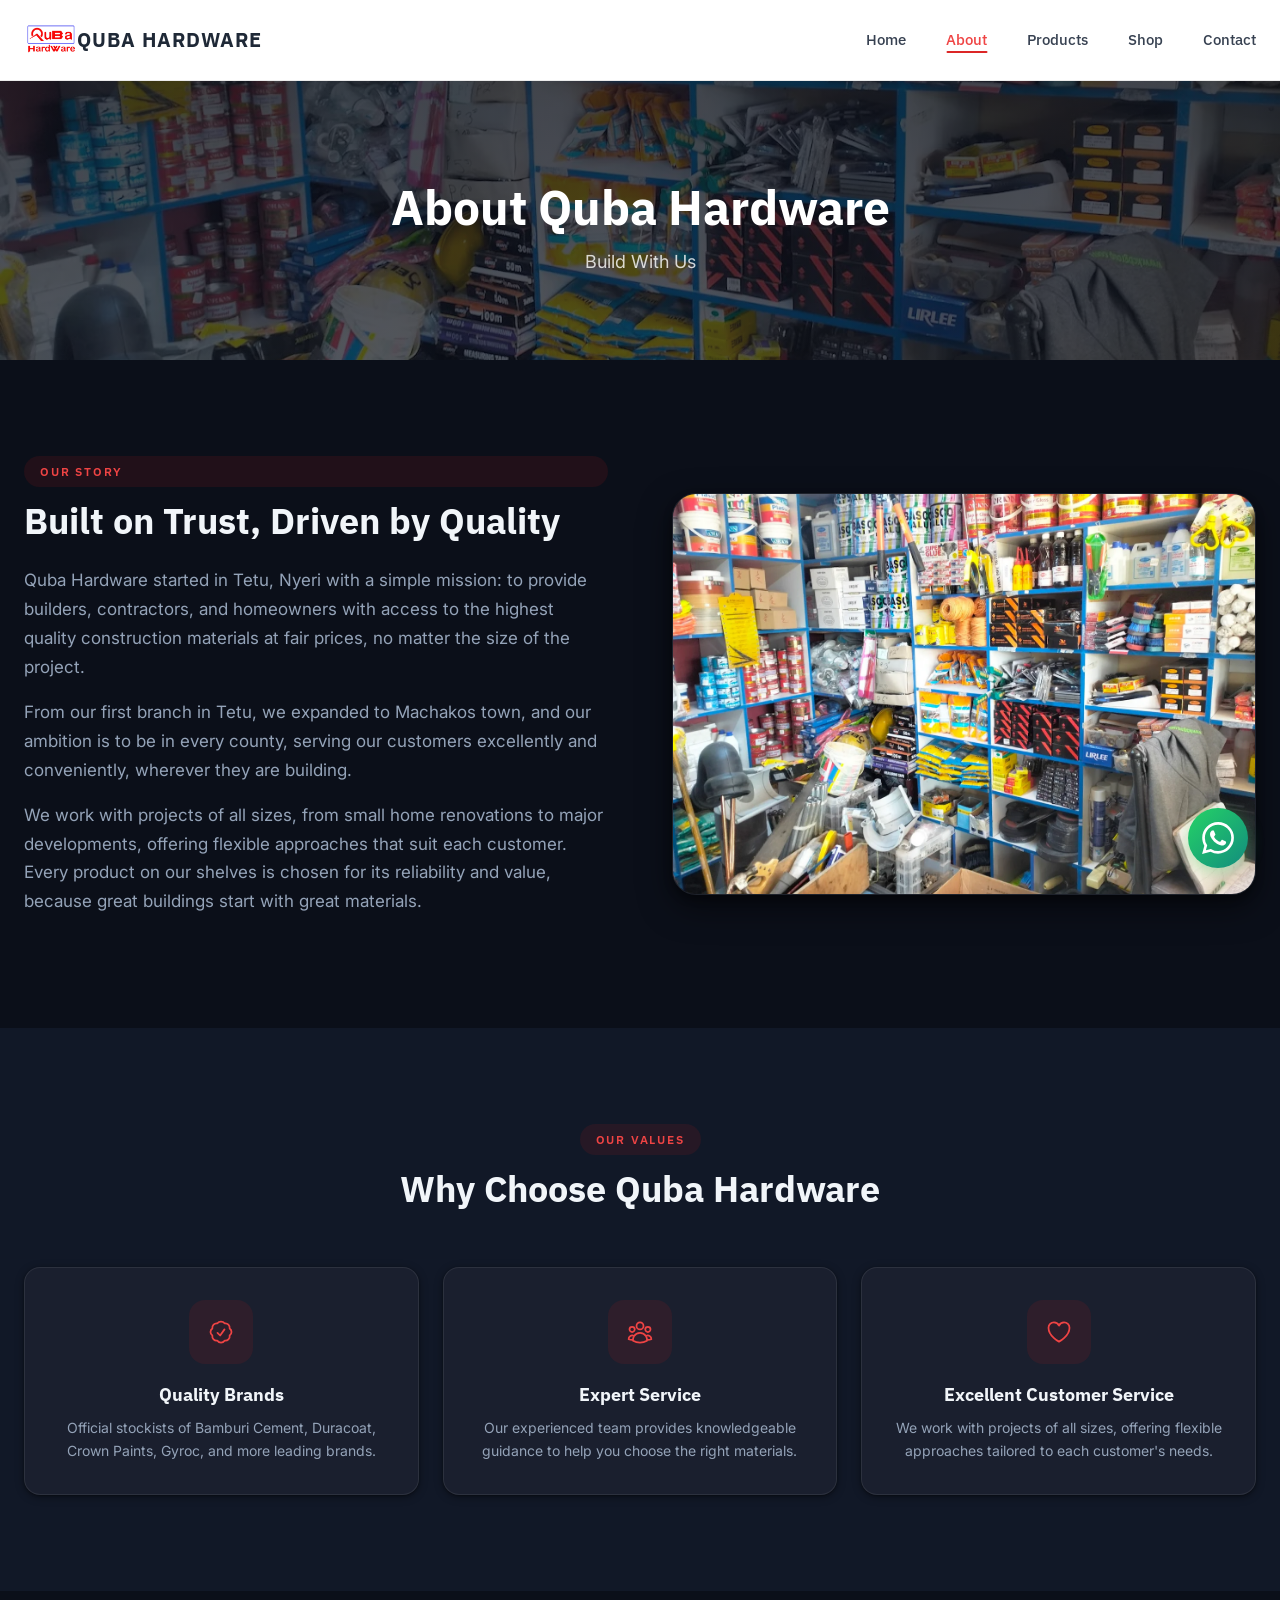
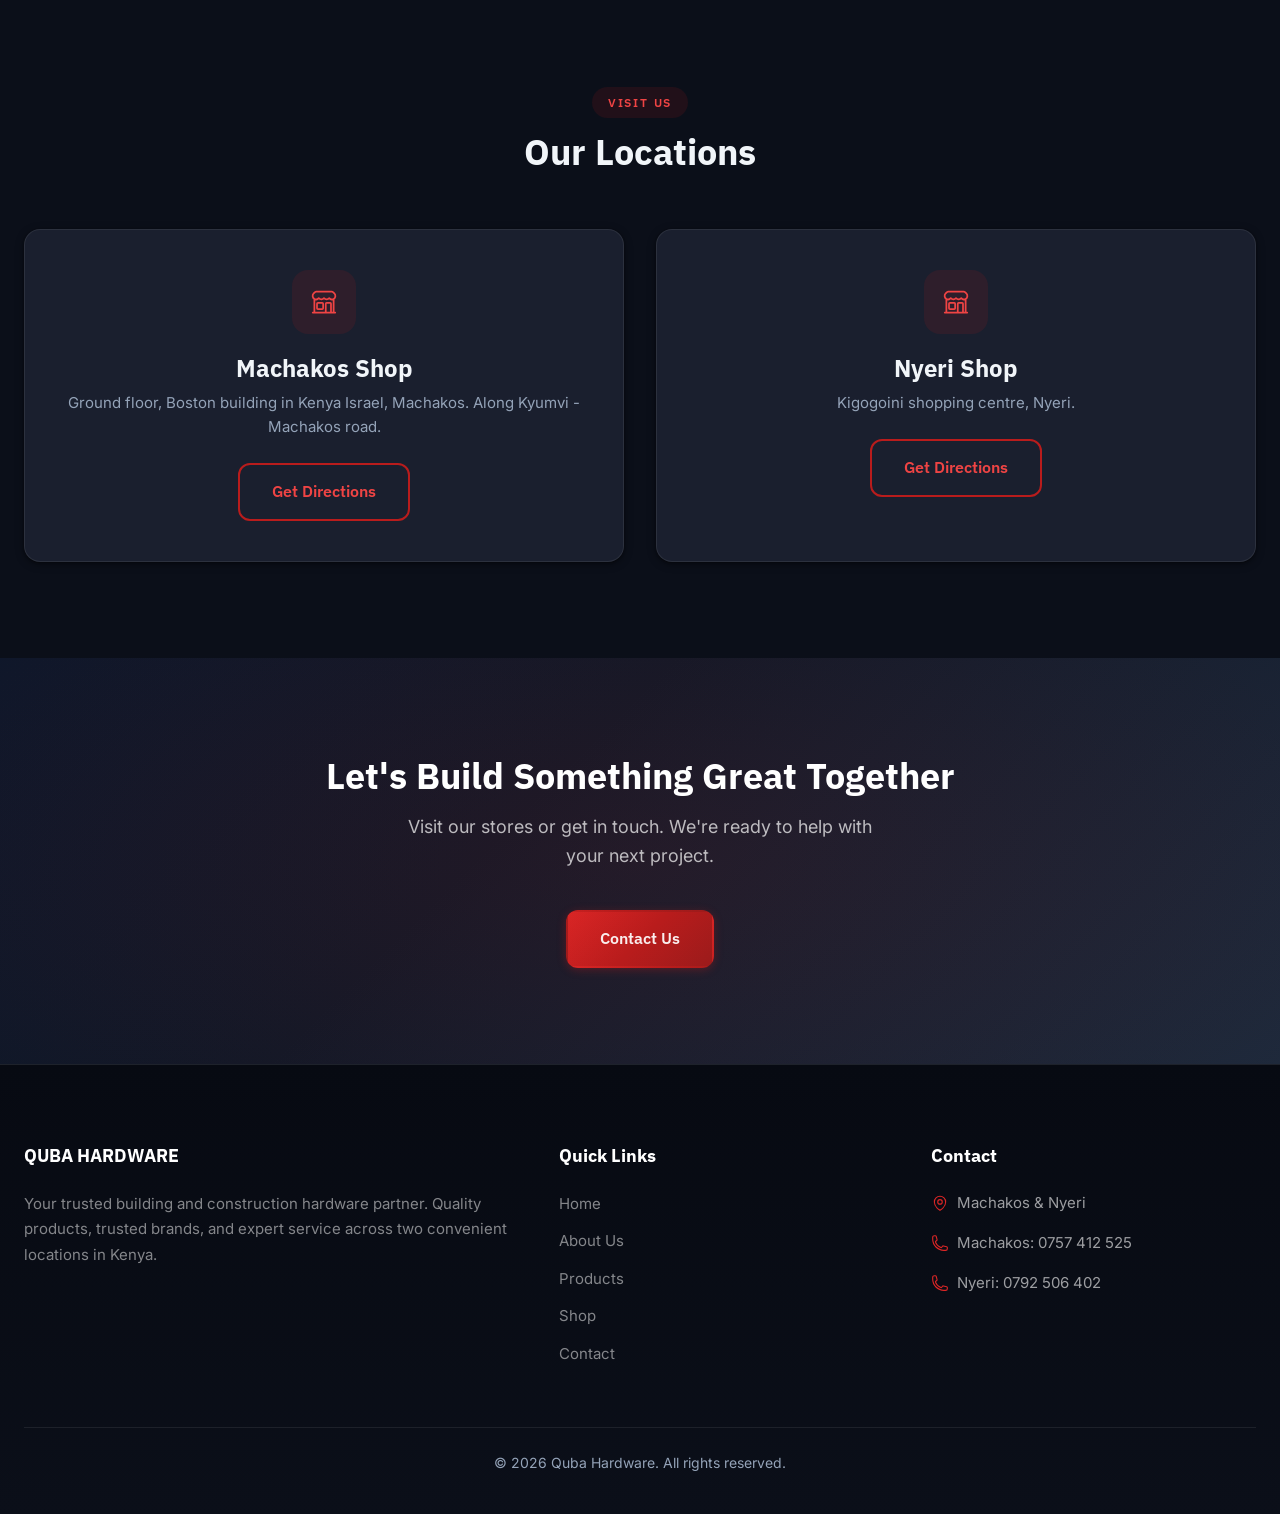
==== about.html @ 75f14eb4 "Add QUBA HARDWARE text to navbar, add Cables product, update Rawl Bolts image - Added brand name tex" ====
<!DOCTYPE html>
<html lang="en">
<head>
  <meta charset="UTF-8">
  <meta name="viewport" content="width=device-width, initial-scale=1.0">
  <title>About Us | Quba Hardware | Machakos & Nyeri</title>
  <meta name="description" content="Learn about Quba Hardware, your trusted building and construction hardware partner with locations in Machakos town and Tetu, Nyeri.">
  <link rel="canonical" href="https://quba-hardware.vercel.app/about.html">
  <meta property="og:title" content="About Quba Hardware">
  <meta property="og:description" content="Quality building hardware, trusted brands, expert service. Serving Machakos and Nyeri.">
  <meta property="og:type" content="website">
  <meta property="og:url" content="https://quba-hardware.vercel.app/about.html">
  <meta property="og:image" content="https://quba-hardware.vercel.app/Photos/Inside%201.webp">
  <meta property="og:site_name" content="Quba Hardware">
  <meta name="twitter:card" content="summary_large_image">
  <meta name="theme-color" content="#0B0F19">
  <link rel="preconnect" href="https://fonts.googleapis.com">
  <link rel="preconnect" href="https://fonts.gstatic.com" crossorigin>
  <link href="https://fonts.googleapis.com/css2?family=IBM+Plex+Mono:wght@500;600&family=IBM+Plex+Sans:wght@600;700&family=Inter:wght@400;500;600&display=swap" rel="stylesheet">
  <link rel="stylesheet" href="css/styles.css">
</head>
<body>

  <a href="#main" class="skip-link">Skip to main content</a>

  <!-- Navigation -->
  <header class="navbar" role="banner">
    <div class="container">
      <a href="index.html" class="nav-logo"><img src="Logos/Quba Hardware logo.jpeg" alt="Quba Hardware" width="180" height="40"><span class="nav-logo-text">QUBA HARDWARE</span></a>
      <nav role="navigation" aria-label="Main navigation">
        <ul class="nav-links" id="navLinks">
          <li><a href="index.html">Home</a></li>
          <li><a href="about.html" class="active">About</a></li>
          <li><a href="products.html">Products</a></li>
          <li><a href="shop.html">Shop</a></li>
          <li><a href="contact.html">Contact</a></li>
        </ul>
      </nav>
      <button class="nav-toggle" id="navToggle" aria-label="Toggle navigation menu" aria-expanded="false">
        <span></span>
        <span></span>
        <span></span>
      </button>
    </div>
  </header>

  <main id="main">

    <!-- Page Banner -->
    <section class="page-banner" style="background-image: url('Photos/Inside 1.webp');">
      <div class="page-banner-content">
        <h1>About Quba Hardware</h1>
        <p>Build With Us</p>
      </div>
    </section>

    <!-- Our Story -->
    <section class="section">
      <div class="container">
        <div class="story-section fade-in">
          <div class="story-content">
            <span class="section-label">Our Story</span>
            <h2>Built on Trust, Driven by Quality</h2>
            <p>Quba Hardware started in Tetu, Nyeri with a simple mission: to provide builders, contractors, and homeowners with access to the highest quality construction materials at fair prices, no matter the size of the project.</p>
            <p>From our first branch in Tetu, we expanded to Machakos town, and our ambition is to be in every county, serving our customers excellently and conveniently, wherever they are building.</p>
            <p>We work with projects of all sizes, from small home renovations to major developments, offering flexible approaches that suit each customer. Every product on our shelves is chosen for its reliability and value, because great buildings start with great materials.</p>
          </div>
          <div class="story-image">
            <img src="Photos/Inside 1.webp" alt="Inside Quba Hardware store showing well-stocked shelves of building materials" loading="lazy">
          </div>
        </div>
      </div>
    </section>

    <!-- Values -->
    <section class="section section-alt">
      <div class="container">
        <div class="section-header">
          <span class="section-label">Our Values</span>
          <h2>Why Choose Quba Hardware</h2>
        </div>
        <div class="values-grid">
          <div class="value-card fade-in">
            <div class="feature-icon">
              <svg xmlns="http://www.w3.org/2000/svg" fill="none" viewBox="0 0 24 24" stroke-width="1.5" stroke="currentColor">
                <path stroke-linecap="round" stroke-linejoin="round" d="M9 12.75 11.25 15 15 9.75M21 12c0 1.268-.63 2.39-1.593 3.068a3.745 3.745 0 0 1-1.043 3.296 3.745 3.745 0 0 1-3.296 1.043A3.745 3.745 0 0 1 12 21c-1.268 0-2.39-.63-3.068-1.593a3.746 3.746 0 0 1-3.296-1.043 3.745 3.745 0 0 1-1.043-3.296A3.745 3.745 0 0 1 3 12c0-1.268.63-2.39 1.593-3.068a3.745 3.745 0 0 1 1.043-3.296 3.746 3.746 0 0 1 3.296-1.043A3.746 3.746 0 0 1 12 3c1.268 0 2.39.63 3.068 1.593a3.746 3.746 0 0 1 3.296 1.043 3.745 3.745 0 0 1 1.043 3.296A3.745 3.745 0 0 1 21 12Z" />
              </svg>
            </div>
            <h3>Quality Brands</h3>
            <p>Official stockists of Bamburi Cement, Duracoat, Crown Paints, Gyroc, and more leading brands.</p>
          </div>
          <div class="value-card fade-in">
            <div class="feature-icon">
              <svg xmlns="http://www.w3.org/2000/svg" fill="none" viewBox="0 0 24 24" stroke-width="1.5" stroke="currentColor">
                <path stroke-linecap="round" stroke-linejoin="round" d="M18 18.72a9.094 9.094 0 0 0 3.741-.479 3 3 0 0 0-4.682-2.72m.94 3.198.001.031c0 .225-.012.447-.037.666A11.944 11.944 0 0 1 12 21c-2.17 0-4.207-.576-5.963-1.584A6.062 6.062 0 0 1 6 18.719m12 0a5.971 5.971 0 0 0-.941-3.197m0 0A5.995 5.995 0 0 0 12 12.75a5.995 5.995 0 0 0-5.058 2.772m0 0a3 3 0 0 0-4.681 2.72 8.986 8.986 0 0 0 3.74.477m.94-3.197a5.971 5.971 0 0 0-.94 3.197M15 6.75a3 3 0 1 1-6 0 3 3 0 0 1 6 0Zm6 3a2.25 2.25 0 1 1-4.5 0 2.25 2.25 0 0 1 4.5 0Zm-13.5 0a2.25 2.25 0 1 1-4.5 0 2.25 2.25 0 0 1 4.5 0Z" />
              </svg>
            </div>
            <h3>Expert Service</h3>
            <p>Our experienced team provides knowledgeable guidance to help you choose the right materials.</p>
          </div>
          <div class="value-card fade-in">
            <div class="feature-icon">
              <svg xmlns="http://www.w3.org/2000/svg" fill="none" viewBox="0 0 24 24" stroke-width="1.5" stroke="currentColor">
                <path stroke-linecap="round" stroke-linejoin="round" d="M21 8.25c0-2.485-2.099-4.5-4.688-4.5-1.935 0-3.597 1.126-4.312 2.733-.715-1.607-2.377-2.733-4.313-2.733C5.1 3.75 3 5.765 3 8.25c0 7.22 9 12 9 12s9-4.78 9-12Z" />
              </svg>
            </div>
            <h3>Excellent Customer Service</h3>
            <p>We work with projects of all sizes, offering flexible approaches tailored to each customer's needs.</p>
          </div>
        </div>
      </div>
    </section>

    <!-- Locations Preview -->
    <section class="section">
      <div class="container">
        <div class="section-header">
          <span class="section-label">Visit Us</span>
          <h2>Our Locations</h2>
        </div>
        <div class="locations-preview">
          <div class="location-preview-card fade-in">
            <div class="feature-icon">
              <svg xmlns="http://www.w3.org/2000/svg" fill="none" viewBox="0 0 24 24" stroke-width="1.5" stroke="currentColor">
                <path stroke-linecap="round" stroke-linejoin="round" d="M13.5 21v-7.5a.75.75 0 0 1 .75-.75h3a.75.75 0 0 1 .75.75V21m-4.5 0H2.36m11.14 0H18m0 0h3.64m-1.39 0V9.349M3.75 21V9.349m0 0a3.001 3.001 0 0 0 3.75-.615A2.993 2.993 0 0 0 9.75 9.75c.896 0 1.7-.393 2.25-1.016a2.993 2.993 0 0 0 2.25 1.016c.896 0 1.7-.393 2.25-1.016a3.001 3.001 0 0 0 3.75.614m-16.5 0a3.004 3.004 0 0 1-.621-4.72l1.189-1.19A1.5 1.5 0 0 1 5.378 3h13.243a1.5 1.5 0 0 1 1.06.44l1.19 1.189a3 3 0 0 1-.621 4.72M6.75 18h3.75a.75.75 0 0 0 .75-.75V13.5a.75.75 0 0 0-.75-.75H6.75a.75.75 0 0 0-.75.75v3.75c0 .414.336.75.75.75Z" />
              </svg>
            </div>
            <h3>Machakos Shop</h3>
            <p>Ground floor, Boston building in Kenya Israel, Machakos. Along Kyumvi - Machakos road.</p>
            <a href="contact.html" class="btn btn-outline-dark">Get Directions</a>
          </div>
          <div class="location-preview-card fade-in">
            <div class="feature-icon">
              <svg xmlns="http://www.w3.org/2000/svg" fill="none" viewBox="0 0 24 24" stroke-width="1.5" stroke="currentColor">
                <path stroke-linecap="round" stroke-linejoin="round" d="M13.5 21v-7.5a.75.75 0 0 1 .75-.75h3a.75.75 0 0 1 .75.75V21m-4.5 0H2.36m11.14 0H18m0 0h3.64m-1.39 0V9.349M3.75 21V9.349m0 0a3.001 3.001 0 0 0 3.75-.615A2.993 2.993 0 0 0 9.75 9.75c.896 0 1.7-.393 2.25-1.016a2.993 2.993 0 0 0 2.25 1.016c.896 0 1.7-.393 2.25-1.016a3.001 3.001 0 0 0 3.75.614m-16.5 0a3.004 3.004 0 0 1-.621-4.72l1.189-1.19A1.5 1.5 0 0 1 5.378 3h13.243a1.5 1.5 0 0 1 1.06.44l1.19 1.189a3 3 0 0 1-.621 4.72M6.75 18h3.75a.75.75 0 0 0 .75-.75V13.5a.75.75 0 0 0-.75-.75H6.75a.75.75 0 0 0-.75.75v3.75c0 .414.336.75.75.75Z" />
              </svg>
            </div>
            <h3>Nyeri Shop</h3>
            <p>Kigogoini shopping centre, Nyeri.</p>
            <a href="contact.html" class="btn btn-outline-dark">Get Directions</a>
          </div>
        </div>
      </div>
    </section>

    <!-- CTA Banner -->
    <section class="cta-banner">
      <div class="container">
        <h2>Let's Build Something Great Together</h2>
        <p>Visit our stores or get in touch. We're ready to help with your next project.</p>
        <a href="contact.html" class="btn btn-primary">Contact Us</a>
      </div>
    </section>

  </main>

  <!-- Footer -->
  <footer class="footer" role="contentinfo">
    <div class="container">
      <div class="footer-grid">
        <div class="footer-brand">
          <h4>QUBA HARDWARE</h4>
          <p>Your trusted building and construction hardware partner. Quality products, trusted brands, and expert service across two convenient locations in Kenya.</p>
        </div>
        <div>
          <h4>Quick Links</h4>
          <ul class="footer-links">
            <li><a href="index.html">Home</a></li>
            <li><a href="about.html">About Us</a></li>
            <li><a href="products.html">Products</a></li>
            <li><a href="shop.html">Shop</a></li>
            <li><a href="contact.html">Contact</a></li>
          </ul>
        </div>
        <div>
          <h4>Contact</h4>
          <ul class="footer-contact">
            <li>
              <svg xmlns="http://www.w3.org/2000/svg" fill="none" viewBox="0 0 24 24" stroke-width="1.5" stroke="currentColor"><path stroke-linecap="round" stroke-linejoin="round" d="M15 10.5a3 3 0 1 1-6 0 3 3 0 0 1 6 0Z" /><path stroke-linecap="round" stroke-linejoin="round" d="M19.5 10.5c0 7.142-7.5 11.25-7.5 11.25S4.5 17.642 4.5 10.5a7.5 7.5 0 1 1 15 0Z" /></svg>
              <span>Machakos &amp; Nyeri</span>
            </li>
            <li>
              <svg xmlns="http://www.w3.org/2000/svg" fill="none" viewBox="0 0 24 24" stroke-width="1.5" stroke="currentColor"><path stroke-linecap="round" stroke-linejoin="round" d="M2.25 6.75c0 8.284 6.716 15 15 15h2.25a2.25 2.25 0 0 0 2.25-2.25v-1.372c0-.516-.351-.966-.852-1.091l-4.423-1.106c-.44-.11-.902.055-1.173.417l-.97 1.293c-.282.376-.769.542-1.21.38a12.035 12.035 0 0 1-7.143-7.143c-.162-.441.004-.928.38-1.21l1.293-.97c.363-.271.527-.734.417-1.173L6.963 3.102a1.125 1.125 0 0 0-1.091-.852H4.5A2.25 2.25 0 0 0 2.25 4.5v2.25Z" /></svg>
              <span>Machakos: <a href="tel:+254757412525">0757 412 525</a></span>
            </li>
            <li>
              <svg xmlns="http://www.w3.org/2000/svg" fill="none" viewBox="0 0 24 24" stroke-width="1.5" stroke="currentColor"><path stroke-linecap="round" stroke-linejoin="round" d="M2.25 6.75c0 8.284 6.716 15 15 15h2.25a2.25 2.25 0 0 0 2.25-2.25v-1.372c0-.516-.351-.966-.852-1.091l-4.423-1.106c-.44-.11-.902.055-1.173.417l-.97 1.293c-.282.376-.769.542-1.21.38a12.035 12.035 0 0 1-7.143-7.143c-.162-.441.004-.928.38-1.21l1.293-.97c.363-.271.527-.734.417-1.173L6.963 3.102a1.125 1.125 0 0 0-1.091-.852H4.5A2.25 2.25 0 0 0 2.25 4.5v2.25Z" /></svg>
              <span>Nyeri: <a href="tel:+254792506402">0792 506 402</a></span>
            </li>
          </ul>
        </div>
      </div>
      <div class="footer-bottom">
        <p>&copy; 2026 Quba Hardware. All rights reserved.</p>
      </div>
    </div>
  </footer>

  <!-- WhatsApp Float -->
  <a href="https://wa.me/254757412525?text=Hi%20Quba%20Hardware%2C%20I%27d%20like%20to%20enquire%20about%20your%20products" class="whatsapp-float" aria-label="Chat with us on WhatsApp" target="_blank" rel="noopener">
    <svg viewBox="0 0 24 24" xmlns="http://www.w3.org/2000/svg"><path d="M17.472 14.382c-.297-.149-1.758-.867-2.03-.967-.273-.099-.471-.148-.67.15-.197.297-.767.966-.94 1.164-.173.199-.347.223-.644.075-.297-.15-1.255-.463-2.39-1.475-.883-.788-1.48-1.761-1.653-2.059-.173-.297-.018-.458.13-.606.134-.133.298-.347.446-.52.149-.174.198-.298.298-.497.099-.198.05-.371-.025-.52-.075-.149-.669-1.612-.916-2.207-.242-.579-.487-.5-.669-.51-.173-.008-.371-.01-.57-.01-.198 0-.52.074-.792.372-.272.297-1.04 1.016-1.04 2.479 0 1.462 1.065 2.875 1.213 3.074.149.198 2.096 3.2 5.077 4.487.709.306 1.262.489 1.694.625.712.227 1.36.195 1.871.118.571-.085 1.758-.719 2.006-1.413.248-.694.248-1.289.173-1.413-.074-.124-.272-.198-.57-.347m-5.421 7.403h-.004a9.87 9.87 0 01-5.031-1.378l-.361-.214-3.741.982.998-3.648-.235-.374a9.86 9.86 0 01-1.51-5.26c.001-5.45 4.436-9.884 9.888-9.884 2.64 0 5.122 1.03 6.988 2.898a9.825 9.825 0 012.893 6.994c-.003 5.45-4.437 9.884-9.885 9.884m8.413-18.297A11.815 11.815 0 0012.05 0C5.495 0 .16 5.335.157 11.892c0 2.096.547 4.142 1.588 5.945L.057 24l6.305-1.654a11.882 11.882 0 005.683 1.448h.005c6.554 0 11.89-5.335 11.893-11.893a11.821 11.821 0 00-3.48-8.413z"/></svg>
  </a>

  <script src="js/main.js"></script>
</body>
</html>
---- css/styles.css ----
:root {
  --red-700: #B91C1C;
  --red-800: #991B1B;
  --red-600: #DC2626;
  --red-500: #EF4444;
  --red-50: rgba(185, 28, 28, 0.12);

  --bg-primary: #0B0F19;
  --bg-secondary: #111827;
  --bg-card: #1A1F2E;
  --bg-card-hover: #222839;
  --bg-elevated: #242938;

  --text-primary: #F1F5F9;
  --text-secondary: #94A3B8;
  --text-muted: #64748B;

  --border-color: rgba(255, 255, 255, 0.08);
  --border-hover: rgba(185, 28, 28, 0.3);

  --font-heading: 'IBM Plex Sans', sans-serif;
  --font-body: 'Inter', sans-serif;
  --font-mono: 'IBM Plex Mono', monospace;

  --shadow-sm: 0 1px 3px rgba(0,0,0,0.3);
  --shadow: 0 2px 8px rgba(0,0,0,0.4), 0 1px 2px rgba(0,0,0,0.3);
  --shadow-md: 0 4px 16px rgba(0,0,0,0.4), 0 2px 6px rgba(0,0,0,0.3);
  --shadow-lg: 0 12px 32px rgba(0,0,0,0.5), 0 4px 8px rgba(0,0,0,0.3);
  --shadow-xl: 0 20px 48px rgba(0,0,0,0.6), 0 8px 16px rgba(0,0,0,0.4);

  --glass-bg: rgba(11, 15, 25, 0.8);
  --glass-border: rgba(255, 255, 255, 0.06);
  --glass-blur: 20px;

  --radius: 12px;
  --radius-lg: 16px;
  --radius-xl: 24px;

  --transition: 0.3s cubic-bezier(0.25, 0.46, 0.45, 0.94);
  --transition-spring: 0.5s cubic-bezier(0.34, 1.56, 0.64, 1);
}

*,
*::before,
*::after {
  margin: 0;
  padding: 0;
  box-sizing: border-box;
}

html {
  scroll-behavior: smooth;
  -webkit-text-size-adjust: 100%;
}

body {
  font-family: var(--font-body);
  font-size: 1rem;
  line-height: 1.6;
  color: var(--text-primary);
  background: var(--bg-primary);
  -webkit-font-smoothing: antialiased;
  -moz-osx-font-smoothing: grayscale;
}

img {
  max-width: 100%;
  height: auto;
  display: block;
}

a {
  color: inherit;
  text-decoration: none;
}

ul, ol {
  list-style: none;
}

h1, h2, h3, h4, h5, h6 {
  font-family: var(--font-heading);
  font-weight: 700;
  line-height: 1.2;
  color: var(--text-primary);
}

h1 { font-size: 3rem; }
h2 { font-size: 2.25rem; }
h3 { font-size: 1.5rem; }
h4 { font-size: 1.25rem; }

p {
  margin-bottom: 1rem;
  color: var(--text-secondary);
}

.skip-link {
  position: absolute;
  top: -100%;
  left: 0;
  background: var(--red-700);
  color: #fff;
  padding: 0.75rem 1.5rem;
  z-index: 1000;
  font-weight: 600;
}

.skip-link:focus {
  top: 0;
}

.container {
  width: 100%;
  max-width: 1280px;
  margin: 0 auto;
  padding: 0 1.5rem;
}

/* ========== BUTTONS ========== */

.btn {
  display: inline-flex;
  align-items: center;
  justify-content: center;
  padding: 0.875rem 2rem;
  font-family: var(--font-heading);
  font-size: 1rem;
  font-weight: 600;
  border-radius: var(--radius);
  border: 2px solid transparent;
  cursor: pointer;
  transition: all var(--transition);
  gap: 0.5rem;
  min-height: 48px;
  letter-spacing: 0;
}

.btn-primary {
  background: linear-gradient(135deg, var(--red-600) 0%, var(--red-700) 50%, var(--red-800) 100%);
  color: #fff;
  border-color: transparent;
  box-shadow: 0 2px 8px rgba(185, 28, 28, 0.35);
}

.btn-primary:hover {
  background: linear-gradient(135deg, var(--red-700) 0%, var(--red-800) 100%);
  transform: translateY(-2px);
  box-shadow: 0 6px 20px rgba(185, 28, 28, 0.5);
}

.btn-primary:active {
  transform: translateY(0);
  box-shadow: 0 1px 4px rgba(185, 28, 28, 0.4);
}

.btn-outline {
  background: rgba(255, 255, 255, 0.06);
  color: #fff;
  border-color: rgba(255, 255, 255, 0.25);
  backdrop-filter: blur(8px);
  -webkit-backdrop-filter: blur(8px);
}

.btn-outline:hover {
  background: rgba(255, 255, 255, 0.12);
  color: #fff;
  border-color: rgba(255, 255, 255, 0.5);
  transform: translateY(-2px);
  box-shadow: 0 6px 20px rgba(255, 255, 255, 0.08);
}

.btn-outline-dark {
  background: transparent;
  color: var(--red-500);
  border-color: var(--red-700);
}

.btn-outline-dark:hover {
  background: var(--red-700);
  color: #fff;
  transform: translateY(-2px);
  box-shadow: 0 6px 20px rgba(185, 28, 28, 0.4);
}

/* ========== NAVIGATION ========== */

.navbar {
  position: fixed;
  top: 0;
  left: 0;
  right: 0;
  z-index: 100;
  background: #ffffff;
  border-bottom: 1px solid rgba(0, 0, 0, 0.08);
  transition: all var(--transition);
}

.navbar.scrolled {
  box-shadow: 0 1px 24px rgba(0, 0, 0, 0.1);
  background: #ffffff;
}

.navbar .container {
  display: flex;
  align-items: center;
  justify-content: space-between;
  height: 80px;
}

.nav-logo {
  display: flex;
  align-items: center;
}

.nav-logo img {
  height: 40px;
  width: auto;
}

.nav-logo-text {
  font-family: var(--font-heading);
  font-size: 1.25rem;
  font-weight: 700;
  color: #1F2937;
  letter-spacing: 0.05em;
}

.nav-links {
  display: flex;
  align-items: center;
  gap: 2.5rem;
}

.nav-links a {
  font-family: var(--font-heading);
  font-size: 0.9375rem;
  font-weight: 500;
  color: #374151;
  transition: color var(--transition);
  position: relative;
}

.nav-links a::after {
  content: '';
  position: absolute;
  bottom: -4px;
  left: 50%;
  transform: translateX(-50%);
  width: 0;
  height: 2px;
  background: var(--red-600);
  border-radius: 1px;
  transition: width var(--transition);
}

.nav-links a:hover,
.nav-links a.active {
  color: var(--red-500);
}

.nav-links a:hover::after,
.nav-links a.active::after {
  width: 100%;
}

.nav-toggle {
  display: none;
  flex-direction: column;
  gap: 5px;
  background: none;
  border: none;
  cursor: pointer;
  padding: 8px;
  z-index: 101;
}

.nav-toggle span {
  display: block;
  width: 24px;
  height: 2px;
  background: #1F2937;
  transition: all var(--transition);
  border-radius: 2px;
}

.nav-toggle.active span:nth-child(1) {
  transform: rotate(45deg) translate(5px, 5px);
}

.nav-toggle.active span:nth-child(2) {
  opacity: 0;
}

.nav-toggle.active span:nth-child(3) {
  transform: rotate(-45deg) translate(5px, -5px);
}

/* ========== HERO ========== */

.hero {
  position: relative;
  min-height: 100vh;
  display: flex;
  align-items: center;
  justify-content: center;
  text-align: center;
  background-size: cover;
  background-position: center;
  background-repeat: no-repeat;
  padding: 8rem 1.5rem 4rem;
}

.hero::before {
  content: '';
  position: absolute;
  inset: 0;
  background: linear-gradient(
    to bottom,
    rgba(11, 15, 25, 0.75) 0%,
    rgba(11, 15, 25, 0.6) 50%,
    rgba(11, 15, 25, 0.85) 100%
  );
}

.hero-content {
  position: relative;
  z-index: 1;
  max-width: 800px;
}

.hero h1 {
  color: #fff;
  font-size: 3.5rem;
  margin-bottom: 1.25rem;
  letter-spacing: 0;
}

.hero p {
  color: rgba(255,255,255,0.85);
  font-size: 1.25rem;
  margin-bottom: 2.5rem;
  max-width: 600px;
  margin-left: auto;
  margin-right: auto;
}

.hero-buttons {
  display: flex;
  gap: 1rem;
  justify-content: center;
  flex-wrap: wrap;
}

/* ========== PAGE BANNER (inner pages) ========== */

.page-banner {
  position: relative;
  height: 40vh;
  min-height: 300px;
  display: flex;
  align-items: center;
  justify-content: center;
  text-align: center;
  background-size: cover;
  background-position: center;
  padding: 8rem 1.5rem 2rem;
}

.page-banner::before {
  content: '';
  position: absolute;
  inset: 0;
  background: linear-gradient(
    to bottom,
    rgba(11, 15, 25, 0.8) 0%,
    rgba(11, 15, 25, 0.7) 100%
  );
}

.page-banner-content {
  position: relative;
  z-index: 1;
}

.page-banner h1 {
  color: #fff;
  font-size: 3rem;
  margin-bottom: 0.75rem;
}

.page-banner p {
  color: rgba(255,255,255,0.8);
  font-size: 1.125rem;
  max-width: 500px;
  margin: 0 auto;
}

/* ========== SECTIONS ========== */

.section {
  padding: 6rem 0;
}

.section-alt {
  background: var(--bg-secondary);
}

.section-dark {
  background: linear-gradient(180deg, #070A12 0%, var(--bg-primary) 100%);
}

.section-header {
  text-align: center;
  margin-bottom: 3.5rem;
}

.section-header h2 {
  margin-bottom: 1rem;
}

.section-header p {
  font-size: 1.125rem;
  max-width: 600px;
  margin: 0 auto;
}

.section-label {
  display: inline-block;
  font-family: var(--font-heading);
  font-size: 0.75rem;
  font-weight: 600;
  text-transform: uppercase;
  letter-spacing: 0.15em;
  color: var(--red-500);
  margin-bottom: 0.75rem;
  background: var(--red-50);
  padding: 0.375rem 1rem;
  border-radius: 100px;
}

/* ========== BRAND TRUST BAR ========== */

.brand-bar {
  padding: 4rem 0;
  background: var(--bg-secondary);
  border-top: 1px solid var(--border-color);
  border-bottom: 1px solid var(--border-color);
  overflow: hidden;
}

.brand-bar .section-header {
  margin-bottom: 2rem;
}

.brand-logos {
  display: flex;
  align-items: center;
  justify-content: center;
  flex-wrap: wrap;
  gap: 2.5rem;
}

.brand-logos img {
  height: 48px;
  width: auto;
  object-fit: contain;
  filter: grayscale(100%) brightness(1.5);
  opacity: 0.5;
  transition: all var(--transition);
}

.brand-logos img:hover {
  filter: grayscale(0%) brightness(1.1);
  opacity: 1;
}

.brand-marquee {
  display: none;
}

/* ========== PRODUCT CATEGORY CARDS ========== */

.category-grid {
  display: grid;
  grid-template-columns: repeat(2, 1fr);
  gap: 1.5rem;
}

.category-card {
  position: relative;
  height: 320px;
  border-radius: var(--radius-xl);
  overflow: hidden;
  cursor: pointer;
  box-shadow: var(--shadow-md);
  transition: all var(--transition);
  border: 1px solid var(--border-color);
}

.category-card:hover {
  box-shadow: var(--shadow-xl);
  transform: translateY(-4px);
  border-color: var(--border-hover);
}

.category-card img {
  width: 100%;
  height: 100%;
  object-fit: cover;
  transition: transform 0.6s cubic-bezier(0.25, 0.46, 0.45, 0.94);
}

.category-card:hover img {
  transform: scale(1.06);
}

.category-card-overlay {
  position: absolute;
  inset: 0;
  background: linear-gradient(to top, rgba(0,0,0,0.8) 0%, rgba(0,0,0,0.1) 60%);
  display: flex;
  flex-direction: column;
  align-items: flex-start;
  justify-content: flex-end;
  padding: 1.5rem;
  transition: background var(--transition);
}

.category-card:hover .category-card-overlay {
  background: linear-gradient(to top, rgba(185, 28, 28, 0.85) 0%, rgba(0,0,0,0.2) 60%);
}

.category-card h3 {
  color: #fff;
  font-size: 1.25rem;
  font-weight: 600;
}

.category-card .category-desc {
  color: rgba(255,255,255,0.85);
  font-size: 0.875rem;
  margin-top: 0.25rem;
  margin-bottom: 0;
}

/* ========== FEATURES GRID ========== */

.features-grid {
  display: grid;
  grid-template-columns: repeat(3, 1fr);
  gap: 2rem;
}

.feature-card {
  text-align: center;
  padding: 2.5rem 2rem;
  background: var(--bg-card);
  border-radius: var(--radius-lg);
  box-shadow: var(--shadow);
  border: 1px solid var(--border-color);
  transition: all var(--transition);
}

.feature-card:hover {
  transform: translateY(-6px);
  box-shadow: var(--shadow-lg);
  border-color: var(--border-hover);
}

.feature-icon {
  width: 64px;
  height: 64px;
  margin: 0 auto 1.5rem;
  background: var(--red-50);
  border-radius: var(--radius-lg);
  display: flex;
  align-items: center;
  justify-content: center;
}

.feature-icon svg {
  width: 28px;
  height: 28px;
  color: var(--red-500);
}

.feature-card h3 {
  margin-bottom: 0.75rem;
  font-size: 1.25rem;
}

.feature-card p {
  font-size: 0.9375rem;
  margin-bottom: 0;
}

/* ========== CTA BANNER ========== */

.cta-banner {
  padding: 6rem 0;
  background: linear-gradient(135deg, #0F172A 0%, var(--bg-secondary) 40%, #1E293B 100%);
  text-align: center;
  position: relative;
  overflow: hidden;
}

.cta-banner::before {
  content: '';
  position: absolute;
  top: -50%;
  left: -25%;
  width: 150%;
  height: 200%;
  background: radial-gradient(ellipse at center, rgba(185, 28, 28, 0.1) 0%, transparent 60%);
  pointer-events: none;
}

.cta-banner h2 {
  color: #fff;
  margin-bottom: 1rem;
  position: relative;
}

.cta-banner p {
  color: rgba(255,255,255,0.7);
  font-size: 1.125rem;
  max-width: 500px;
  margin: 0 auto 2.5rem;
  position: relative;
}

/* ========== ABOUT PAGE ========== */

.story-section {
  display: grid;
  grid-template-columns: 1fr 1fr;
  gap: 4rem;
  align-items: center;
}

.story-content h2 {
  margin-bottom: 1.5rem;
}

.story-content .section-label {
  display: block;
}

.story-content p {
  font-size: 1.0625rem;
  line-height: 1.7;
}

.story-image {
  border-radius: var(--radius-xl);
  overflow: hidden;
  box-shadow: var(--shadow-lg);
  border: 1px solid var(--border-color);
}

.story-image img {
  width: 100%;
  height: 400px;
  object-fit: cover;
}

.values-grid {
  display: grid;
  grid-template-columns: repeat(3, 1fr);
  gap: 1.5rem;
}

.value-card {
  padding: 2rem 1.5rem;
  background: var(--bg-card);
  border-radius: var(--radius-lg);
  box-shadow: var(--shadow);
  border: 1px solid var(--border-color);
  text-align: center;
  transition: all var(--transition);
}

.value-card:hover {
  transform: translateY(-6px);
  box-shadow: var(--shadow-lg);
  border-color: var(--border-hover);
}

.value-card .feature-icon {
  margin-bottom: 1.25rem;
}

.value-card h3 {
  font-size: 1.125rem;
  margin-bottom: 0.75rem;
}

.value-card p {
  font-size: 0.875rem;
  margin-bottom: 0;
}

.locations-preview {
  display: grid;
  grid-template-columns: 1fr 1fr;
  gap: 2rem;
}

.location-preview-card {
  background: var(--bg-card);
  border-radius: var(--radius-lg);
  padding: 2.5rem;
  box-shadow: var(--shadow);
  border: 1px solid var(--border-color);
  text-align: center;
  transition: all var(--transition);
}

.location-preview-card:hover {
  box-shadow: var(--shadow-lg);
  transform: translateY(-4px);
  border-color: var(--border-hover);
}

.location-preview-card .feature-icon {
  margin-bottom: 1.25rem;
}

.location-preview-card h3 {
  margin-bottom: 0.5rem;
}

.location-preview-card p {
  margin-bottom: 1.5rem;
  font-size: 0.9375rem;
}

/* ========== PRODUCTS PAGE ========== */

.product-category {
  scroll-margin-top: 100px;
}

.product-category-header {
  text-align: center;
  margin-bottom: 2.5rem;
}

.product-category-header h2 {
  margin-bottom: 0.75rem;
}

.product-category-header p {
  font-size: 1.0625rem;
  max-width: 700px;
  margin: 0 auto;
}

.product-brands-row {
  display: flex;
  align-items: center;
  justify-content: center;
  gap: 0.75rem;
  margin-top: 2.5rem;
  font-size: 0.875rem;
  color: var(--text-muted);
  flex-wrap: wrap;
}

.product-brands-row strong {
  color: var(--text-secondary);
}

.subcategory {
  margin-bottom: 2.5rem;
}

.subcategory:last-child {
  margin-bottom: 0;
}

.subcategory-header {
  display: flex;
  align-items: center;
  gap: 0.75rem;
  margin-bottom: 1.25rem;
  padding-bottom: 0.75rem;
  border-bottom: 1px solid var(--border-color);
}

.subcategory-header h3 {
  font-size: 1.125rem;
  font-weight: 600;
}

.subcategory-count {
  font-family: var(--font-mono);
  font-size: 0.75rem;
  font-weight: 500;
  color: var(--red-500);
  background: var(--red-50);
  padding: 0.1875rem 0.625rem;
  border-radius: 100px;
}

.product-grid {
  display: grid;
  grid-template-columns: repeat(4, 1fr);
  gap: 1rem;
}

.product-card {
  background: var(--bg-card);
  border-radius: var(--radius);
  overflow: hidden;
  border: 1px solid var(--border-color);
  transition: all var(--transition);
  cursor: default;
}

.product-card:hover {
  box-shadow: var(--shadow-md);
  border-color: var(--border-hover);
  transform: translateY(-4px);
}

.product-card-img {
  aspect-ratio: 1;
  overflow: hidden;
  background: var(--bg-elevated);
}

.product-card-img img {
  width: 100%;
  height: 100%;
  object-fit: cover;
  transition: transform 0.5s cubic-bezier(0.25, 0.46, 0.45, 0.94);
}

.product-card:hover .product-card-img img {
  transform: scale(1.06);
}

.product-card-name {
  font-family: var(--font-heading);
  font-size: 0.8125rem;
  font-weight: 600;
  color: var(--text-primary);
  padding: 0.625rem 0.75rem;
  text-align: center;
  line-height: 1.3;
}

.section-alt .product-card {
  box-shadow: var(--shadow-sm);
}

/* ========== SHOP COMING SOON ========== */

.coming-soon {
  max-width: 760px;
  margin: 0 auto;
  text-align: center;
}

.coming-soon-icon {
  width: 72px;
  height: 72px;
  margin: 0 auto 1.5rem;
  display: flex;
  align-items: center;
  justify-content: center;
  color: var(--red-500);
  background: var(--red-50);
  border-radius: 50%;
}

.coming-soon-icon svg {
  width: 36px;
  height: 36px;
}

.coming-soon h2 {
  margin-bottom: 1rem;
}

.coming-soon p {
  max-width: 560px;
  margin-left: auto;
  margin-right: auto;
  font-size: 1.125rem;
}

.coming-soon-actions {
  display: flex;
  justify-content: center;
  gap: 1rem;
  flex-wrap: wrap;
  margin-top: 2rem;
}

/* Category quick-nav pills */
.category-nav {
  display: flex;
  align-items: center;
  justify-content: center;
  gap: 0.75rem;
  flex-wrap: wrap;
  padding: 2rem 0;
}

.category-nav a {
  display: inline-flex;
  align-items: center;
  gap: 0.5rem;
  padding: 0.625rem 1.25rem;
  font-family: var(--font-heading);
  font-size: 0.875rem;
  font-weight: 600;
  color: var(--text-secondary);
  background: var(--bg-card);
  border: 1px solid var(--border-color);
  border-radius: 100px;
  transition: all var(--transition);
}

.category-nav a:hover,
.category-nav a.active {
  color: var(--red-500);
  border-color: var(--red-700);
  background: var(--red-50);
}

.category-nav-count {
  font-family: var(--font-mono);
  font-size: 0.75rem;
  font-weight: 500;
  color: var(--text-muted);
}

.category-nav a:hover .category-nav-count,
.category-nav a.active .category-nav-count {
  color: var(--red-500);
}

/* ========== WHATSAPP FLOATING BUTTON ========== */

.whatsapp-float {
  position: fixed;
  bottom: 2rem;
  right: 2rem;
  width: 60px;
  height: 60px;
  background: linear-gradient(135deg, #25D366 0%, #128C7E 100%);
  color: #fff;
  border-radius: 50%;
  display: flex;
  align-items: center;
  justify-content: center;
  box-shadow: 0 4px 16px rgba(37, 211, 102, 0.35);
  z-index: 90;
  transition: all var(--transition-spring);
}

.whatsapp-float:hover {
  transform: scale(1.12) translateY(-2px);
  box-shadow: 0 8px 28px rgba(37, 211, 102, 0.45);
}

.whatsapp-float svg {
  width: 32px;
  height: 32px;
  fill: #fff;
}

/* ========== CONTACT PAGE ========== */

.locations-grid {
  display: grid;
  grid-template-columns: 1fr 1fr;
  gap: 2.5rem;
}

.location-card {
  background: var(--bg-card);
  border-radius: var(--radius-xl);
  overflow: hidden;
  box-shadow: var(--shadow-md);
  border: 1px solid var(--border-color);
  transition: all var(--transition);
}

.location-card:hover {
  box-shadow: var(--shadow-lg);
  transform: translateY(-4px);
  border-color: var(--border-hover);
}

.location-card .map-container {
  height: 250px;
}

.location-card .map-container iframe {
  width: 100%;
  height: 100%;
  border: 0;
}

.location-details {
  padding: 2rem;
}

.location-details h3 {
  font-size: 1.375rem;
  margin-bottom: 1.5rem;
  color: var(--red-500);
}

.location-detail {
  display: flex;
  align-items: flex-start;
  gap: 0.75rem;
  margin-bottom: 1.25rem;
}

.location-detail svg {
  width: 20px;
  height: 20px;
  color: var(--red-500);
  flex-shrink: 0;
  margin-top: 2px;
}

.location-detail p {
  margin-bottom: 0;
  font-size: 0.9375rem;
}

.location-detail strong {
  display: block;
  color: var(--text-primary);
  margin-bottom: 0.125rem;
}

.location-detail a {
  color: var(--red-500);
  font-weight: 600;
}

.location-actions {
  display: flex;
  gap: 0.75rem;
  padding-top: 0.5rem;
  flex-wrap: wrap;
}

.btn-sm {
  padding: 0.625rem 1.25rem;
  font-size: 0.875rem;
  min-height: 40px;
}

.general-contact {
  text-align: center;
  max-width: 600px;
  margin: 0 auto;
}

.general-contact h2 {
  margin-bottom: 1rem;
}

.general-contact > p {
  font-size: 1.0625rem;
  margin-bottom: 2rem;
}

.contact-methods {
  display: flex;
  justify-content: center;
  gap: 3rem;
  flex-wrap: wrap;
}

.contact-method {
  display: flex;
  align-items: center;
  gap: 0.75rem;
}

.contact-method svg {
  width: 24px;
  height: 24px;
  color: var(--red-500);
}

.contact-method span {
  font-size: 1rem;
  font-weight: 500;
  color: var(--text-primary);
}

.contact-method a {
  color: var(--red-500);
}

/* ========== FOOTER ========== */

.footer {
  background: linear-gradient(180deg, #070A12 0%, #0B0F19 100%);
  padding: 5rem 0 0;
  color: rgba(255,255,255,0.6);
  border-top: 1px solid var(--border-color);
}

.footer-grid {
  display: grid;
  grid-template-columns: 1.5fr 1fr 1fr;
  gap: 3rem;
  padding-bottom: 3rem;
  border-bottom: 1px solid var(--border-color);
}

.footer h4 {
  color: #fff;
  font-size: 1.125rem;
  margin-bottom: 1.5rem;
}

.footer-brand p {
  color: rgba(255,255,255,0.5);
  font-size: 0.9375rem;
  line-height: 1.7;
  margin-bottom: 1.5rem;
}

.footer-links li {
  margin-bottom: 0.75rem;
}

.footer-links a {
  color: rgba(255,255,255,0.5);
  font-size: 0.9375rem;
  transition: color var(--transition);
}

.footer-links a:hover {
  color: var(--red-500);
}

.footer-contact li {
  display: flex;
  align-items: flex-start;
  gap: 0.5rem;
  margin-bottom: 1rem;
  font-size: 0.9375rem;
}

.footer-contact svg {
  width: 18px;
  height: 18px;
  flex-shrink: 0;
  margin-top: 3px;
  color: var(--red-600);
}

.footer-contact a {
  color: rgba(255,255,255,0.6);
  transition: color var(--transition);
}

.footer-contact a:hover {
  color: var(--red-500);
}

.footer-bottom {
  padding: 1.5rem 0;
  text-align: center;
  font-size: 0.875rem;
  color: rgba(255,255,255,0.3);
}

/* ========== ANIMATIONS ========== */

.fade-in {
  opacity: 0;
  transform: translateY(20px);
  transition: opacity 0.7s cubic-bezier(0.25, 0.46, 0.45, 0.94), transform 0.7s cubic-bezier(0.25, 0.46, 0.45, 0.94);
}

.fade-in.visible {
  opacity: 1;
  transform: translateY(0);
}

@keyframes subtle-float {
  0%, 100% { transform: translateY(0); }
  50% { transform: translateY(-6px); }
}

/* ========== RESPONSIVE ========== */

@media (max-width: 1024px) {
  h1 { font-size: 2.5rem; }
  h2 { font-size: 1.875rem; }

  .hero h1 { font-size: 2.75rem; }

  .category-grid {
    grid-template-columns: repeat(2, 1fr);
  }

  .features-grid {
    grid-template-columns: repeat(3, 1fr);
    gap: 1.5rem;
  }

  .story-section {
    gap: 3rem;
  }

  .values-grid {
    grid-template-columns: repeat(2, 1fr);
  }

  .product-grid {
    grid-template-columns: repeat(3, 1fr);
  }
}

@media (max-width: 768px) {
  h1 { font-size: 2rem; }
  h2 { font-size: 1.5rem; }

  .section { padding: 4rem 0; }

  .nav-links {
    display: none;
    position: fixed;
    top: 0;
    left: 0;
    right: 0;
    bottom: 0;
    background: rgba(11, 15, 25, 0.97);
    backdrop-filter: blur(24px);
    -webkit-backdrop-filter: blur(24px);
    flex-direction: column;
    align-items: center;
    justify-content: center;
    gap: 2rem;
    z-index: 99;
  }

  .nav-links.open {
    display: flex;
  }

  .nav-links a {
    font-size: 1.25rem;
    color: var(--text-primary);
  }

  .nav-toggle {
    display: flex;
  }

  .hero {
    min-height: 85vh;
    padding: 7rem 1.5rem 3rem;
  }

  .hero h1 { font-size: 2.25rem; }
  .hero p { font-size: 1.0625rem; }

  .hero-buttons {
    flex-direction: column;
    align-items: center;
  }

  .hero-buttons .btn {
    width: 100%;
    max-width: 280px;
  }

  .page-banner {
    height: 35vh;
    min-height: 250px;
  }

  .page-banner h1 { font-size: 2rem; }

  .brand-logos {
    display: none;
  }

  .brand-marquee {
    display: flex;
    overflow: hidden;
  }

  .marquee-track {
    display: flex;
    align-items: center;
    gap: 3rem;
    animation: marquee 25s linear infinite;
    flex-shrink: 0;
  }

  .marquee-track img {
    height: 36px;
    width: auto;
    object-fit: contain;
    filter: brightness(1.5);
    opacity: 0.4;
    flex-shrink: 0;
  }

  @keyframes marquee {
    0% { transform: translateX(0); }
    100% { transform: translateX(-50%); }
  }

  .category-grid {
    grid-template-columns: repeat(2, 1fr);
    gap: 1rem;
  }

  .category-card { height: 200px; }

  .features-grid {
    grid-template-columns: 1fr;
    gap: 1rem;
  }

  .feature-card {
    padding: 2rem 1.5rem;
  }

  .story-section {
    grid-template-columns: 1fr;
    gap: 2rem;
  }

  .story-image img {
    height: 280px;
  }

  .values-grid {
    grid-template-columns: 1fr 1fr;
    gap: 1rem;
  }

  .locations-preview {
    grid-template-columns: 1fr;
  }

  .product-grid {
    grid-template-columns: repeat(3, 1fr);
    gap: 0.75rem;
  }

  .category-nav {
    gap: 0.5rem;
    padding: 1.5rem 0;
  }

  .category-nav a {
    padding: 0.5rem 1rem;
    font-size: 0.8125rem;
  }

  .locations-grid {
    grid-template-columns: 1fr;
  }

  .footer-grid {
    grid-template-columns: 1fr;
    gap: 2rem;
  }

  .contact-methods {
    flex-direction: column;
    align-items: center;
    gap: 1.5rem;
  }

  .coming-soon-actions {
    flex-direction: column;
    align-items: center;
  }

  .coming-soon-actions .btn {
    width: 100%;
    max-width: 280px;
  }
}

@media (max-width: 480px) {
  h1 { font-size: 1.75rem; }

  .hero h1 { font-size: 1.875rem; }

  .container { padding: 0 1rem; }

  .category-grid {
    grid-template-columns: 1fr;
  }

  .category-card { height: 220px; }

  .values-grid {
    grid-template-columns: 1fr;
  }

  .btn {
    padding: 0.75rem 1.5rem;
    font-size: 0.9375rem;
  }

  .product-grid {
    grid-template-columns: repeat(2, 1fr);
    gap: 0.625rem;
  }

  .product-card-name {
    font-size: 0.75rem;
    padding: 0.5rem 0.5rem;
  }

  .whatsapp-float {
    bottom: 1.25rem;
    right: 1.25rem;
    width: 52px;
    height: 52px;
  }

  .whatsapp-float svg {
    width: 28px;
    height: 28px;
  }
}
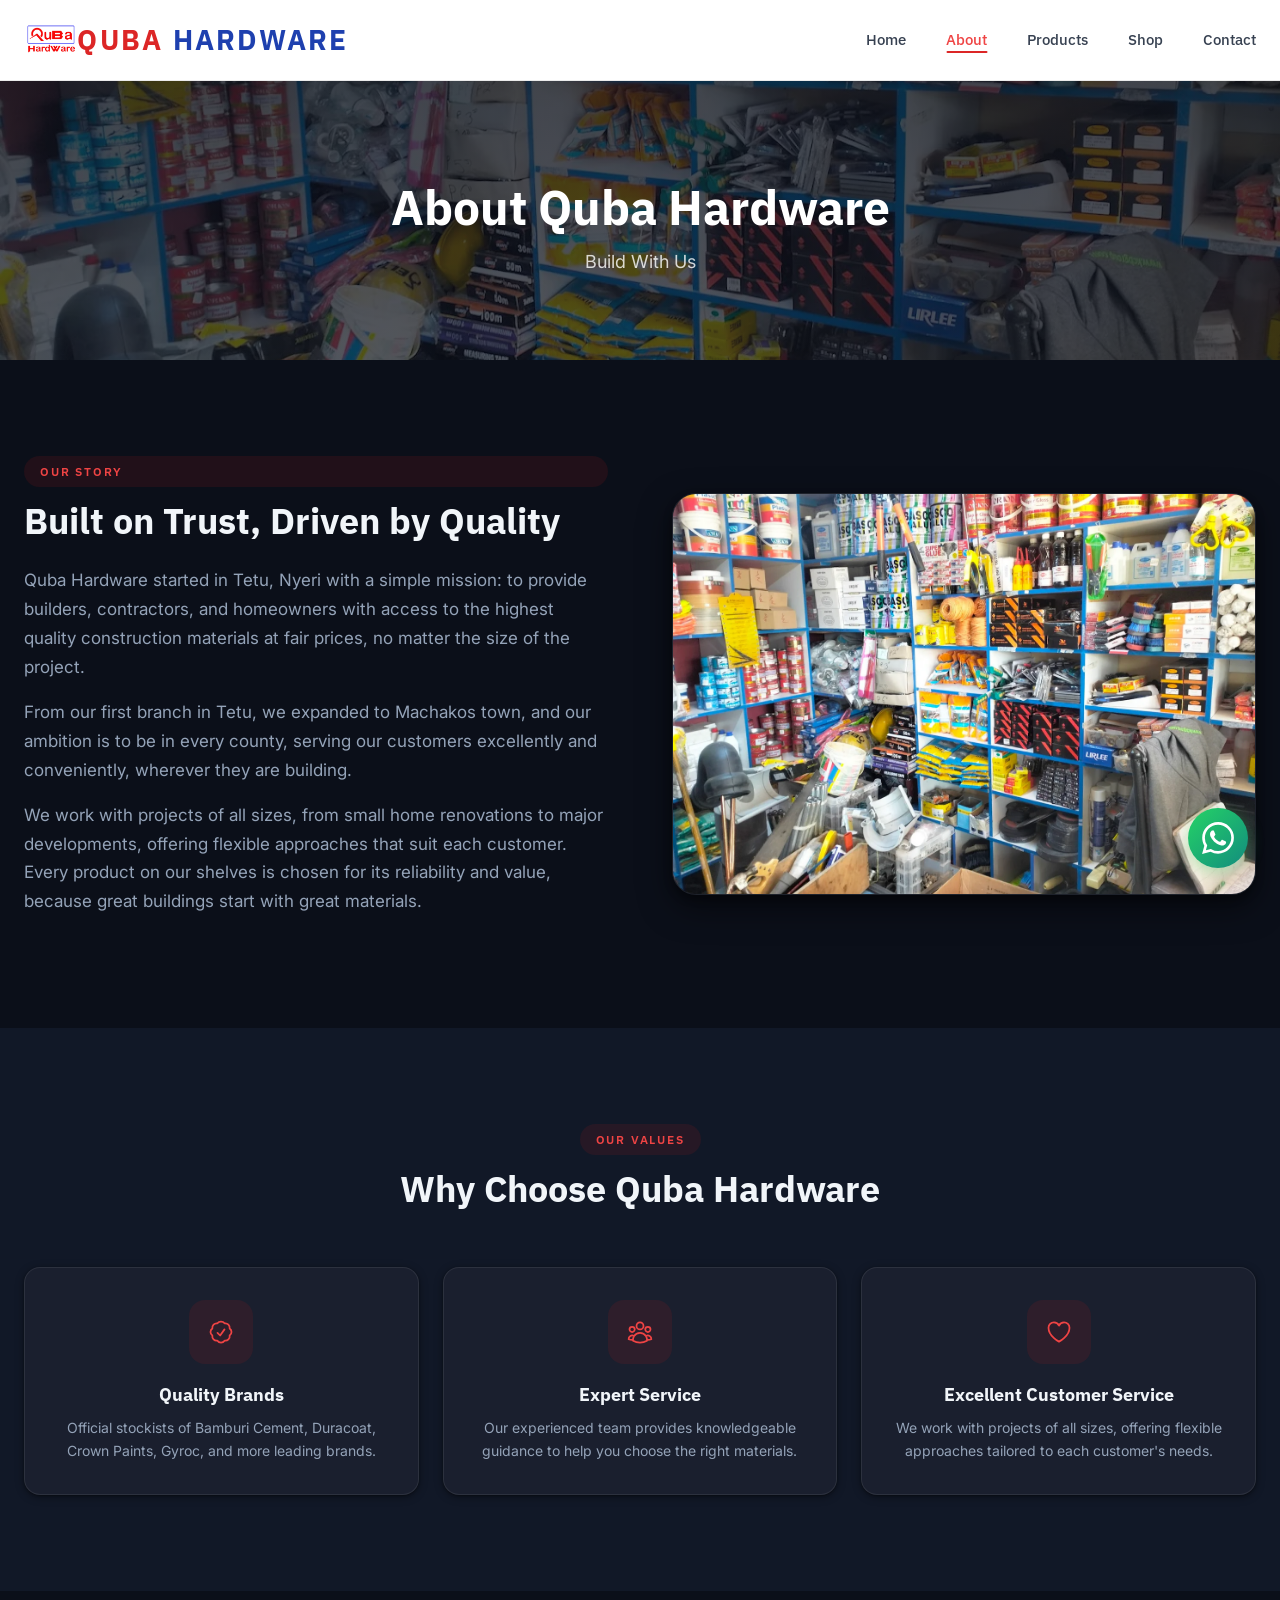
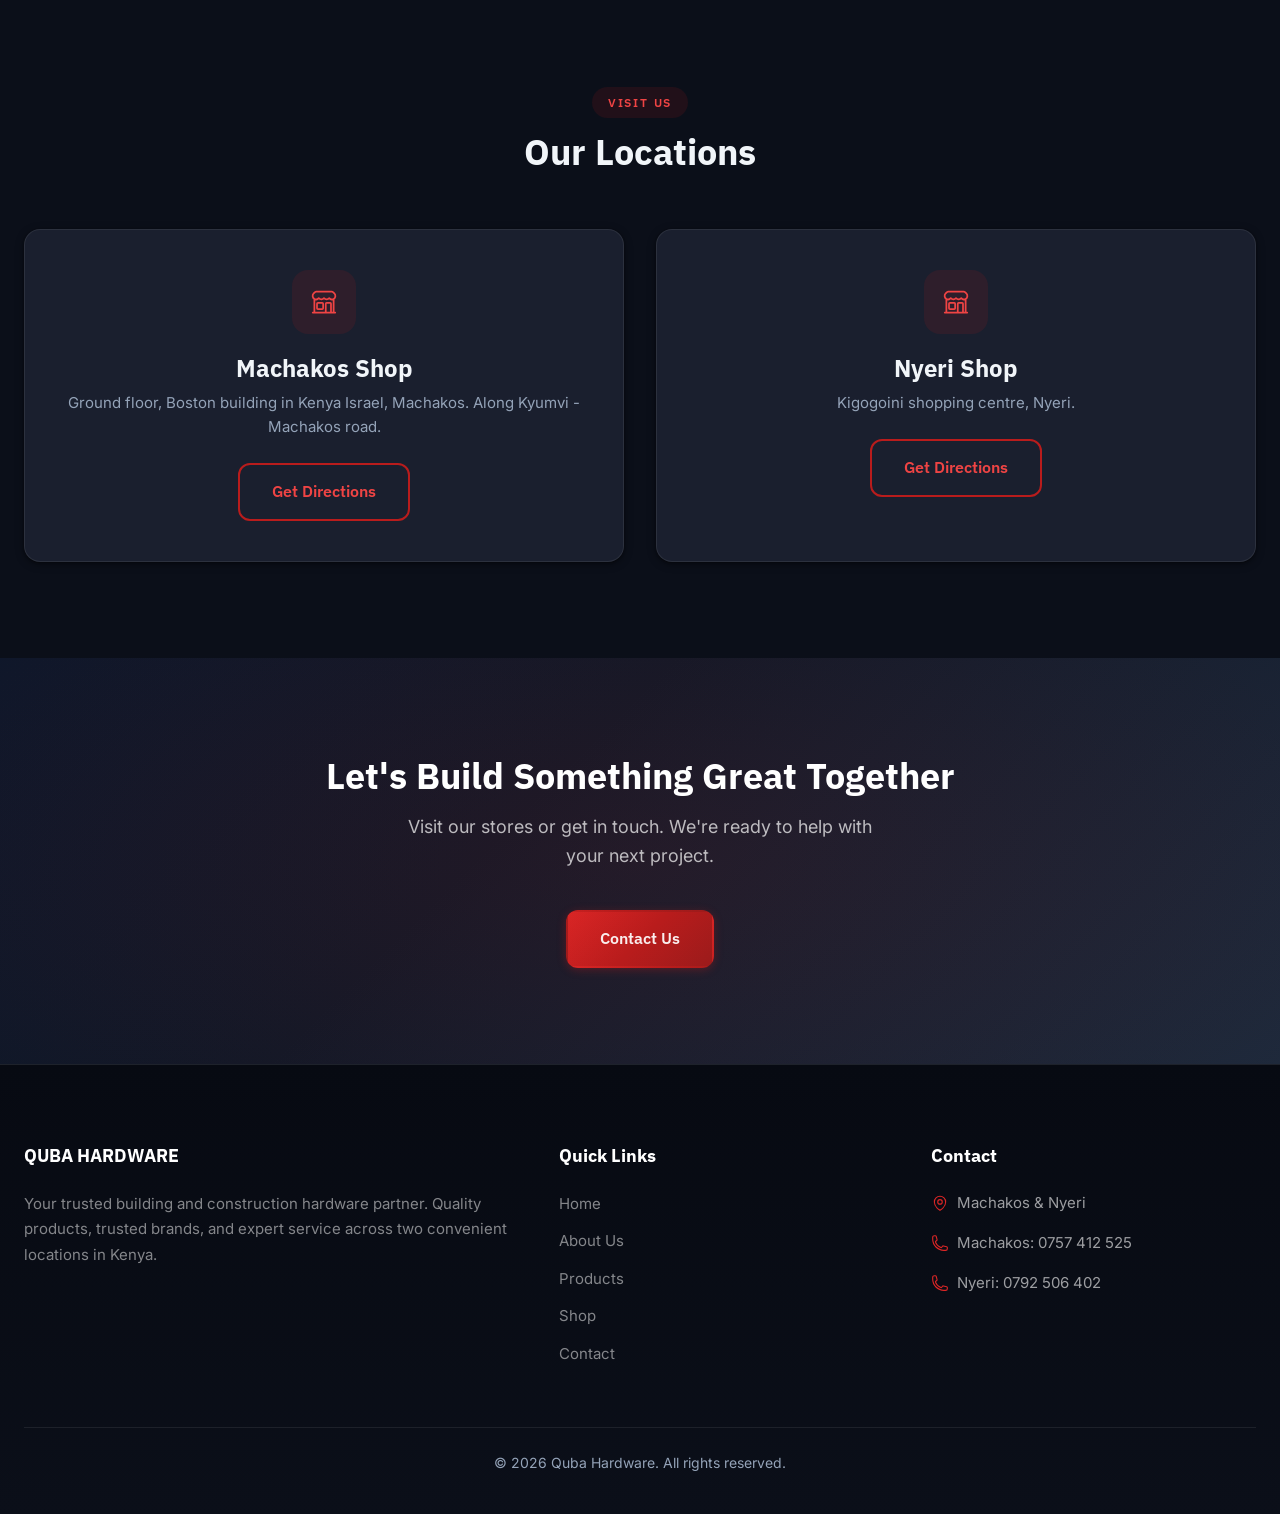
==== commit ba4db1b9: "Style navbar text: QUBA in red, HARDWARE in blue, larger font Co-Authored-By: Claude Opus 4.6 <norep" ====
--- a/about.html
+++ b/about.html
@@ -26,7 +26,7 @@
   <!-- Navigation -->
   <header class="navbar" role="banner">
     <div class="container">
-      <a href="index.html" class="nav-logo"><img src="Logos/Quba Hardware logo.jpeg" alt="Quba Hardware" width="180" height="40"><span class="nav-logo-text">QUBA HARDWARE</span></a>
+      <a href="index.html" class="nav-logo"><img src="Logos/Quba Hardware logo.jpeg" alt="Quba Hardware" width="180" height="40"><span class="nav-logo-text"><span class="logo-quba">QUBA</span> <span class="logo-hardware">HARDWARE</span></span></a>
       <nav role="navigation" aria-label="Main navigation">
         <ul class="nav-links" id="navLinks">
           <li><a href="index.html">Home</a></li>
--- a/css/styles.css
+++ b/css/styles.css
@@ -220,10 +220,17 @@
 
 .nav-logo-text {
   font-family: var(--font-heading);
-  font-size: 1.25rem;
-  font-weight: 700;
-  color: #1F2937;
-  letter-spacing: 0.05em;
+  font-size: 1.75rem;
+  font-weight: 800;
+  letter-spacing: 0.08em;
+}
+
+.logo-quba {
+  color: #DC2626;
+}
+
+.logo-hardware {
+  color: #1E40AF;
 }
 
 .nav-links {
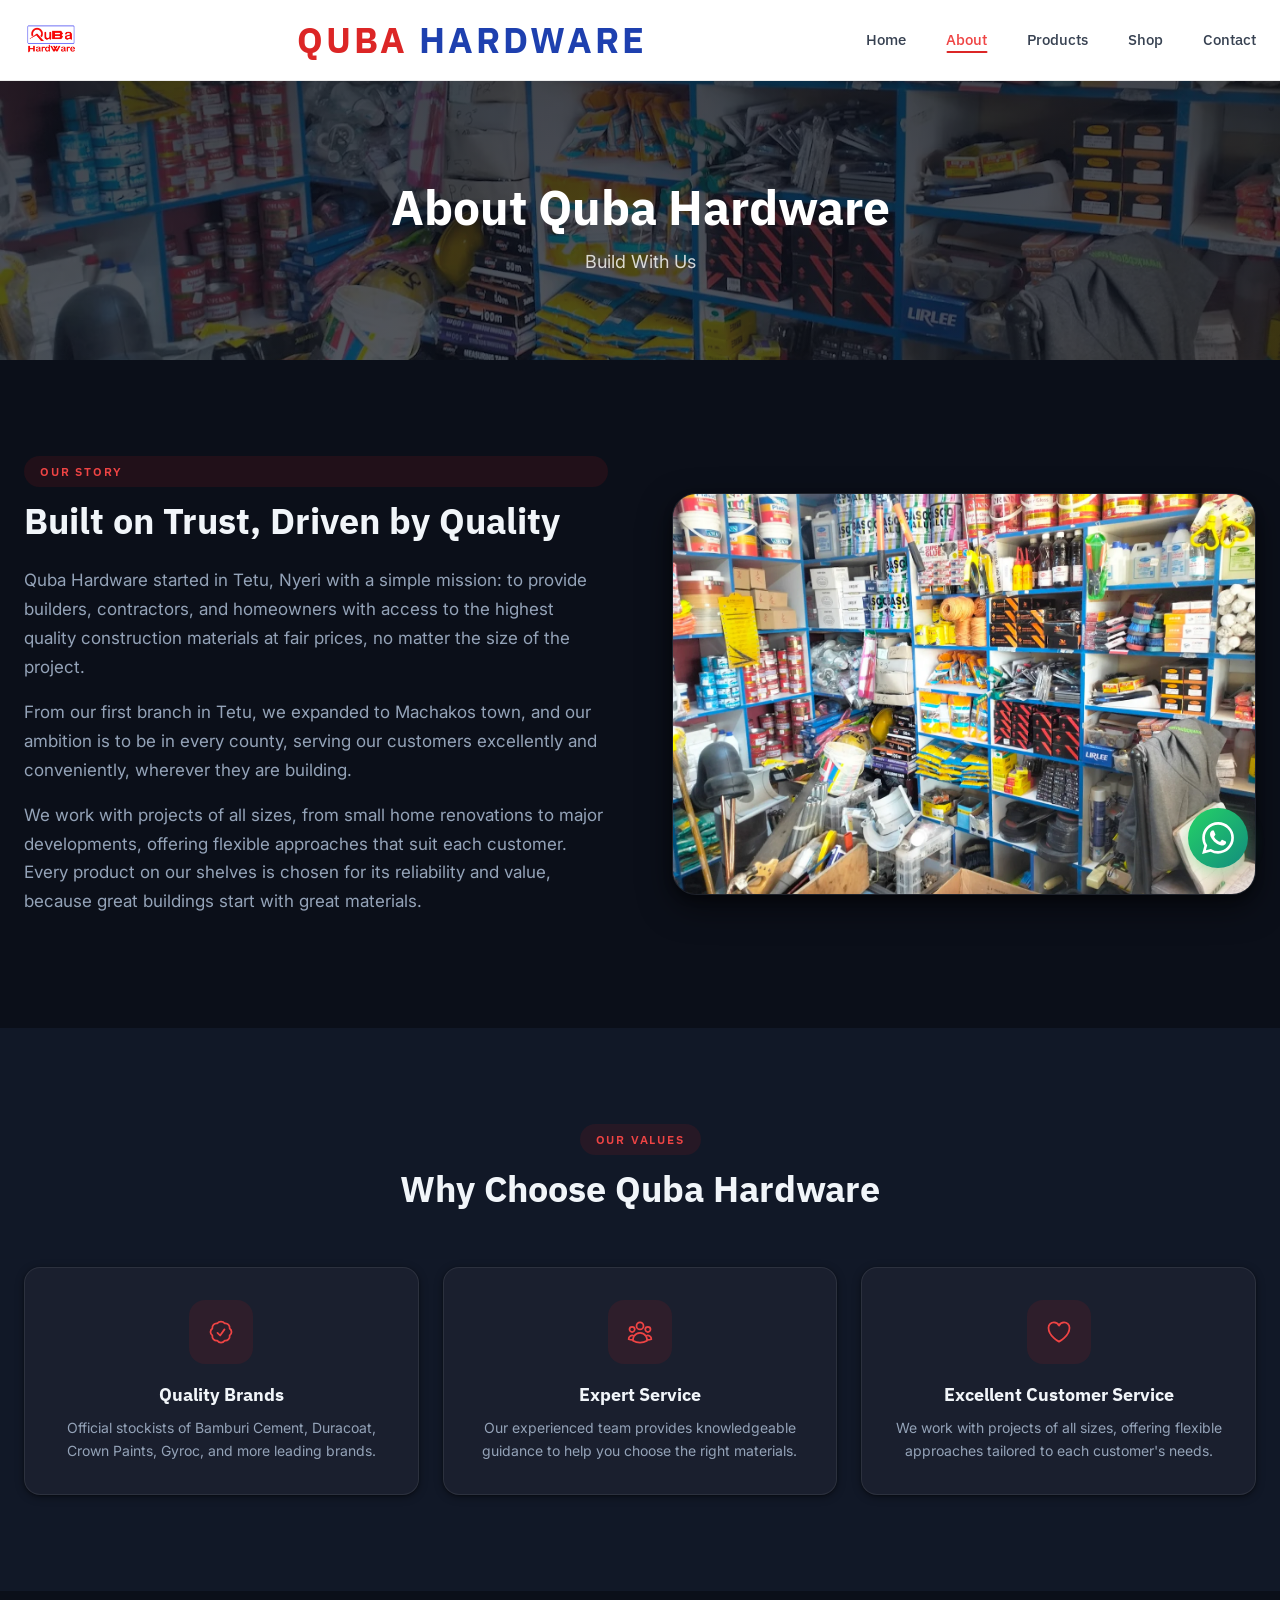
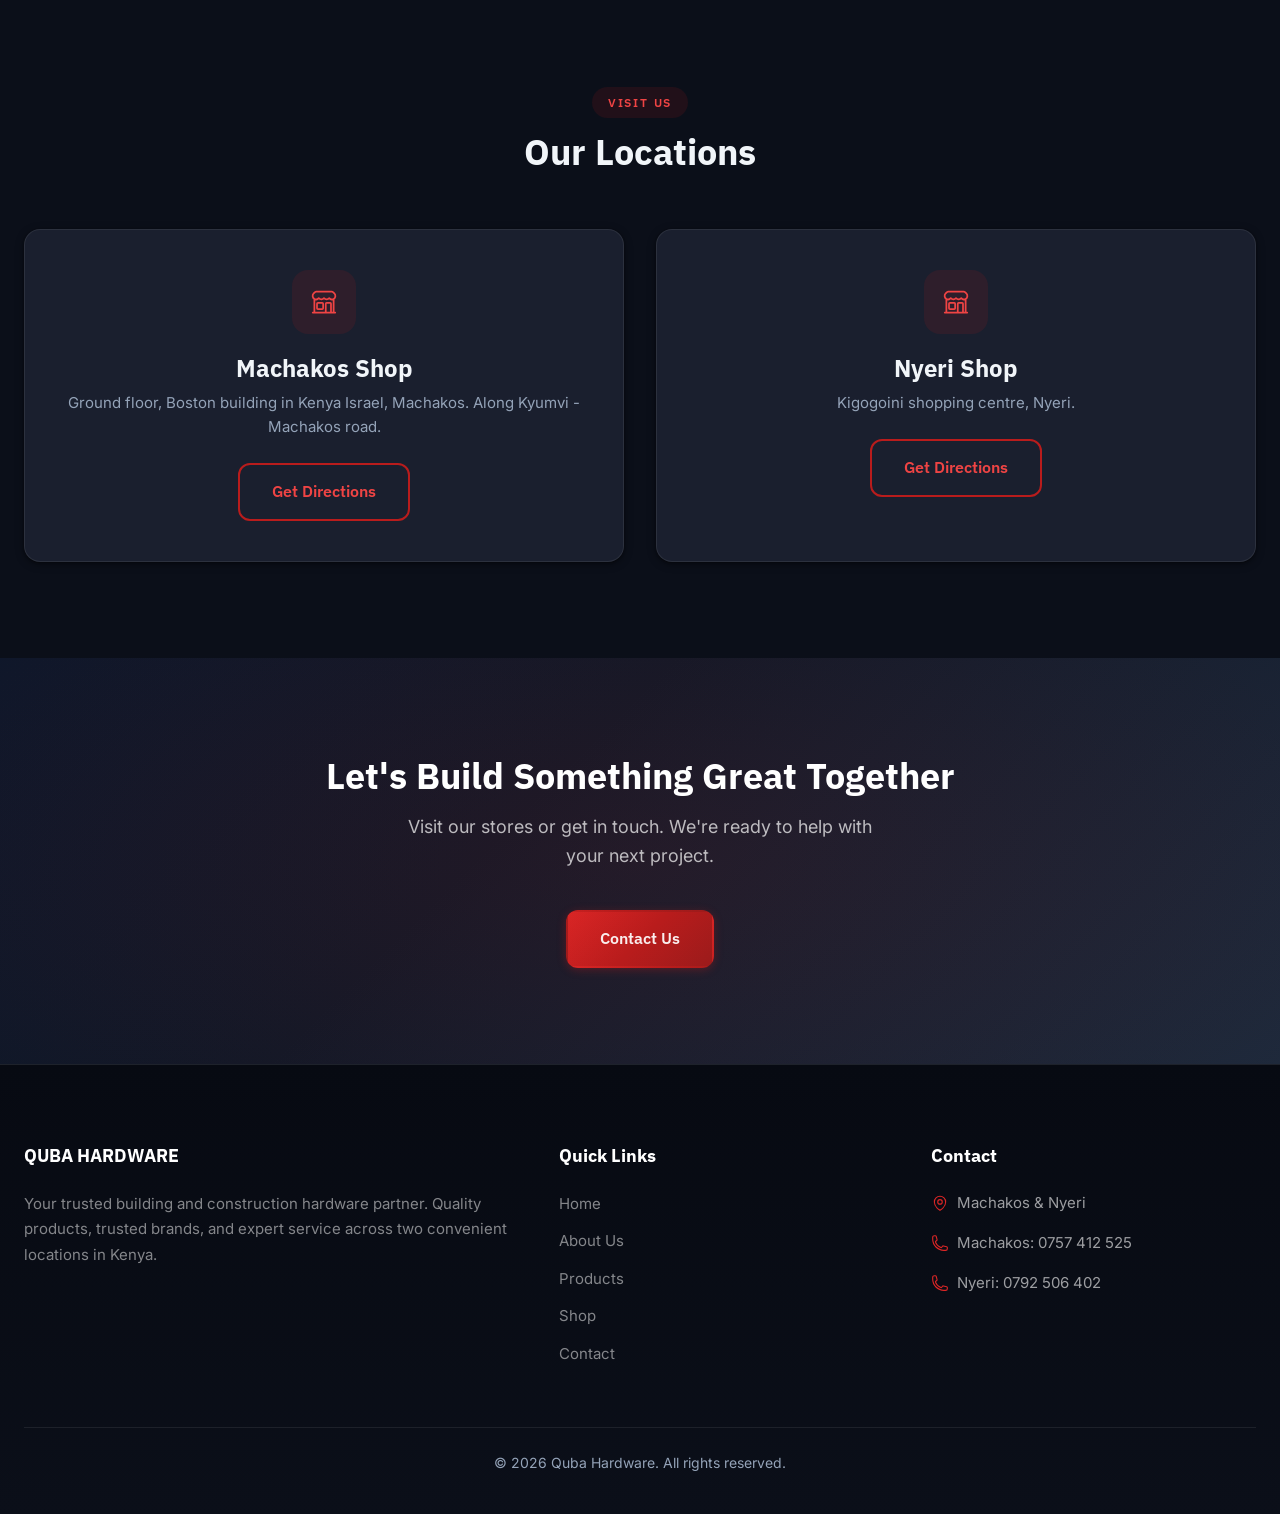
==== commit 25bf207c: "Increase navbar text size and centre-align between logo and nav links Co-Authored-By: Claude Opus 4." ====
--- a/about.html
+++ b/about.html
@@ -26,7 +26,8 @@
   <!-- Navigation -->
   <header class="navbar" role="banner">
     <div class="container">
-      <a href="index.html" class="nav-logo"><img src="Logos/Quba Hardware logo.jpeg" alt="Quba Hardware" width="180" height="40"><span class="nav-logo-text"><span class="logo-quba">QUBA</span> <span class="logo-hardware">HARDWARE</span></span></a>
+      <a href="index.html" class="nav-logo"><img src="Logos/Quba Hardware logo.jpeg" alt="Quba Hardware" width="180" height="40"></a>
+      <span class="nav-logo-text"><span class="logo-quba">QUBA</span> <span class="logo-hardware">HARDWARE</span></span>
       <nav role="navigation" aria-label="Main navigation">
         <ul class="nav-links" id="navLinks">
           <li><a href="index.html">Home</a></li>
--- a/css/styles.css
+++ b/css/styles.css
@@ -220,9 +220,11 @@
 
 .nav-logo-text {
   font-family: var(--font-heading);
-  font-size: 1.75rem;
+  font-size: 2.25rem;
   font-weight: 800;
   letter-spacing: 0.08em;
+  flex: 1;
+  text-align: center;
 }
 
 .logo-quba {
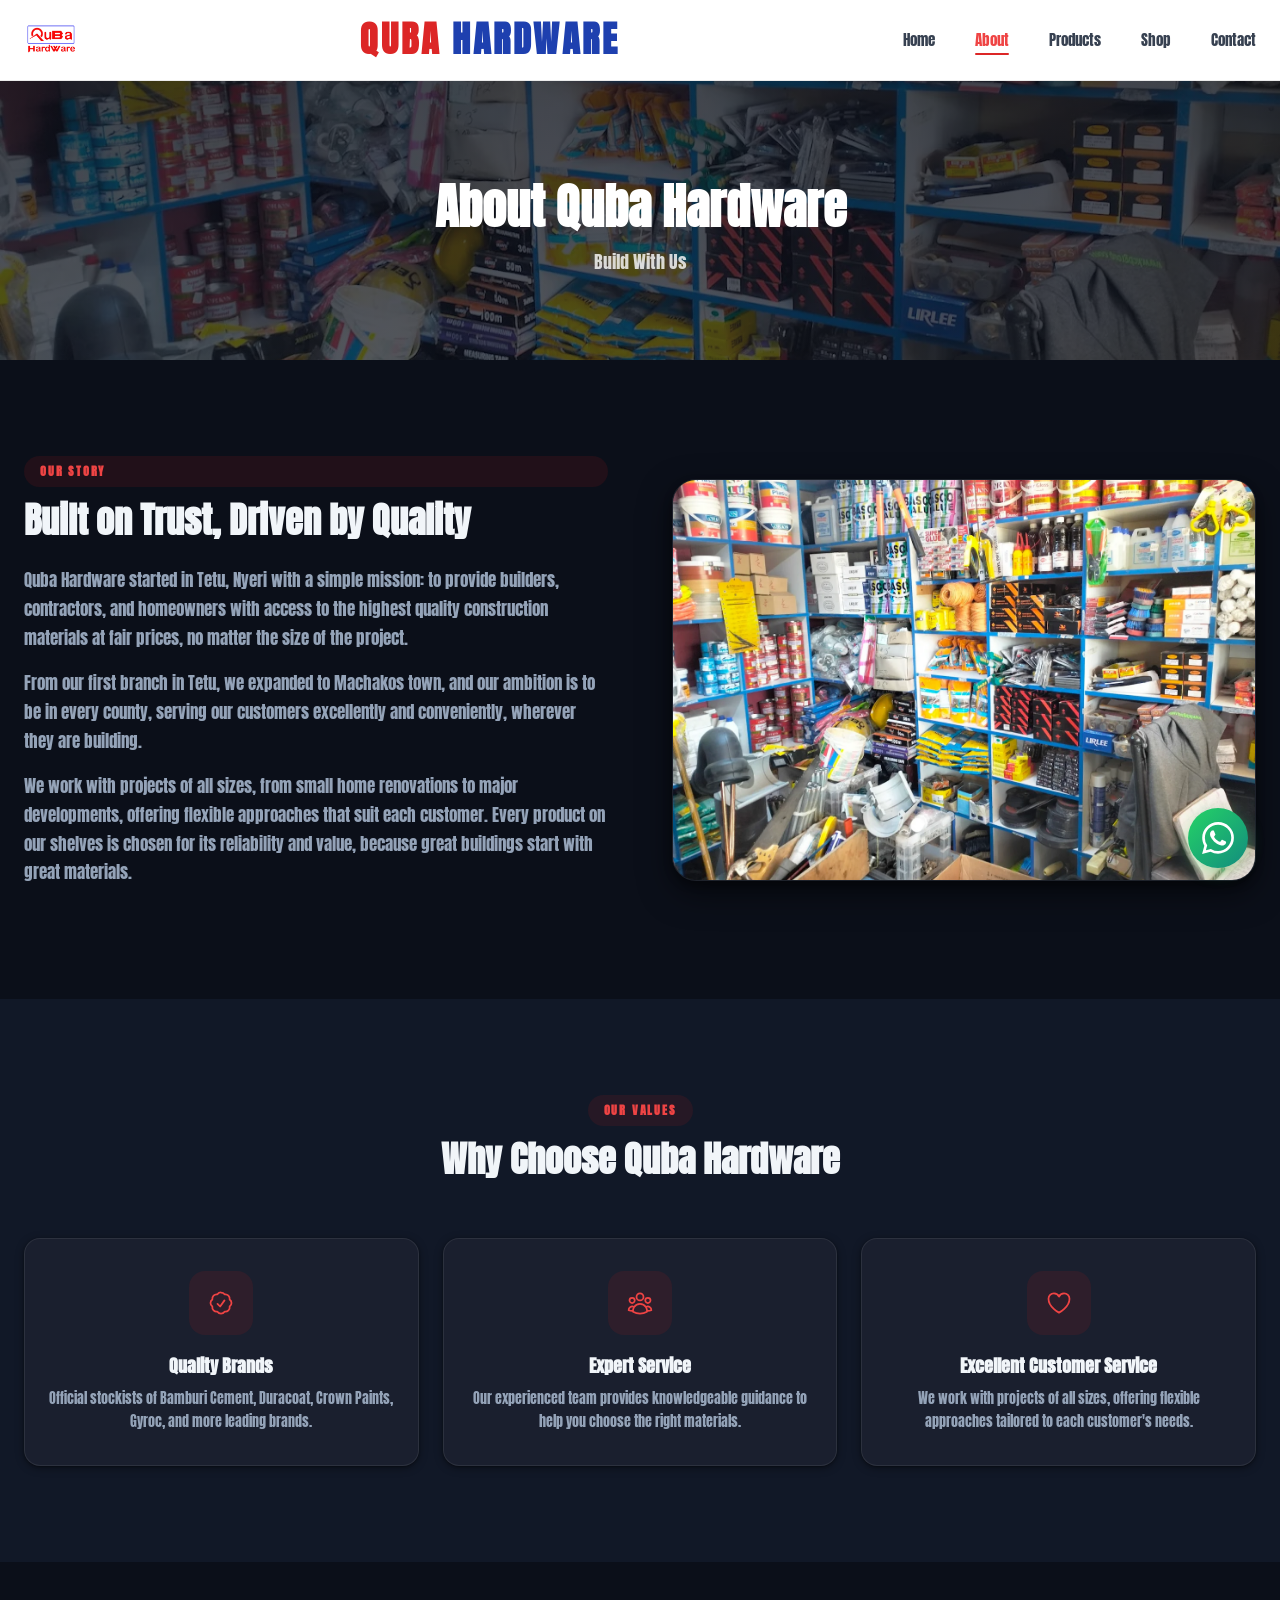
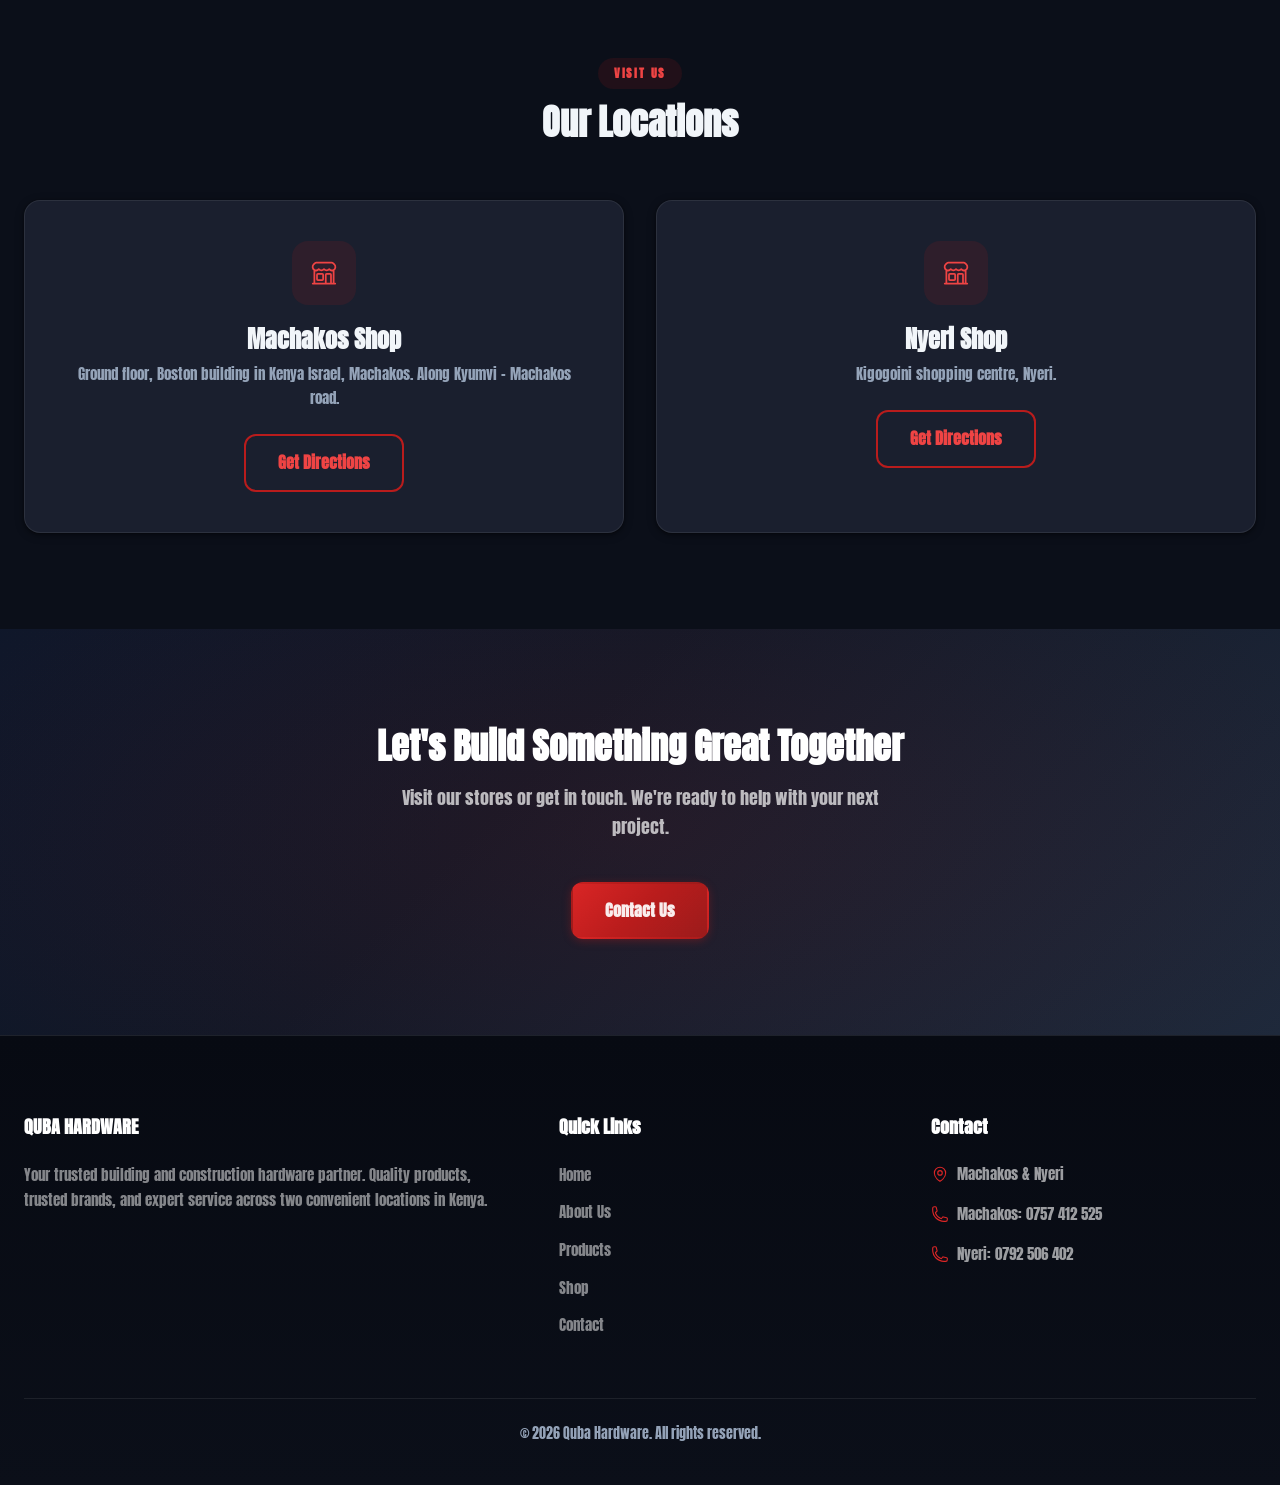
==== commit 3746c598: "Switch to Anton font throughout the website Co-Authored-By: Claude Opus 4.6 <noreply@anthropic.com>" ====
--- a/about.html
+++ b/about.html
@@ -16,7 +16,7 @@
   <meta name="theme-color" content="#0B0F19">
   <link rel="preconnect" href="https://fonts.googleapis.com">
   <link rel="preconnect" href="https://fonts.gstatic.com" crossorigin>
-  <link href="https://fonts.googleapis.com/css2?family=IBM+Plex+Mono:wght@500;600&family=IBM+Plex+Sans:wght@600;700&family=Inter:wght@400;500;600&display=swap" rel="stylesheet">
+  <link href="https://fonts.googleapis.com/css2?family=Anton&display=swap" rel="stylesheet">
   <link rel="stylesheet" href="css/styles.css">
 </head>
 <body>
--- a/css/styles.css
+++ b/css/styles.css
@@ -18,9 +18,9 @@
   --border-color: rgba(255, 255, 255, 0.08);
   --border-hover: rgba(185, 28, 28, 0.3);
 
-  --font-heading: 'IBM Plex Sans', sans-serif;
-  --font-body: 'Inter', sans-serif;
-  --font-mono: 'IBM Plex Mono', monospace;
+  --font-heading: 'Anton', sans-serif;
+  --font-body: 'Anton', sans-serif;
+  --font-mono: 'Anton', sans-serif;
 
   --shadow-sm: 0 1px 3px rgba(0,0,0,0.3);
   --shadow: 0 2px 8px rgba(0,0,0,0.4), 0 1px 2px rgba(0,0,0,0.3);
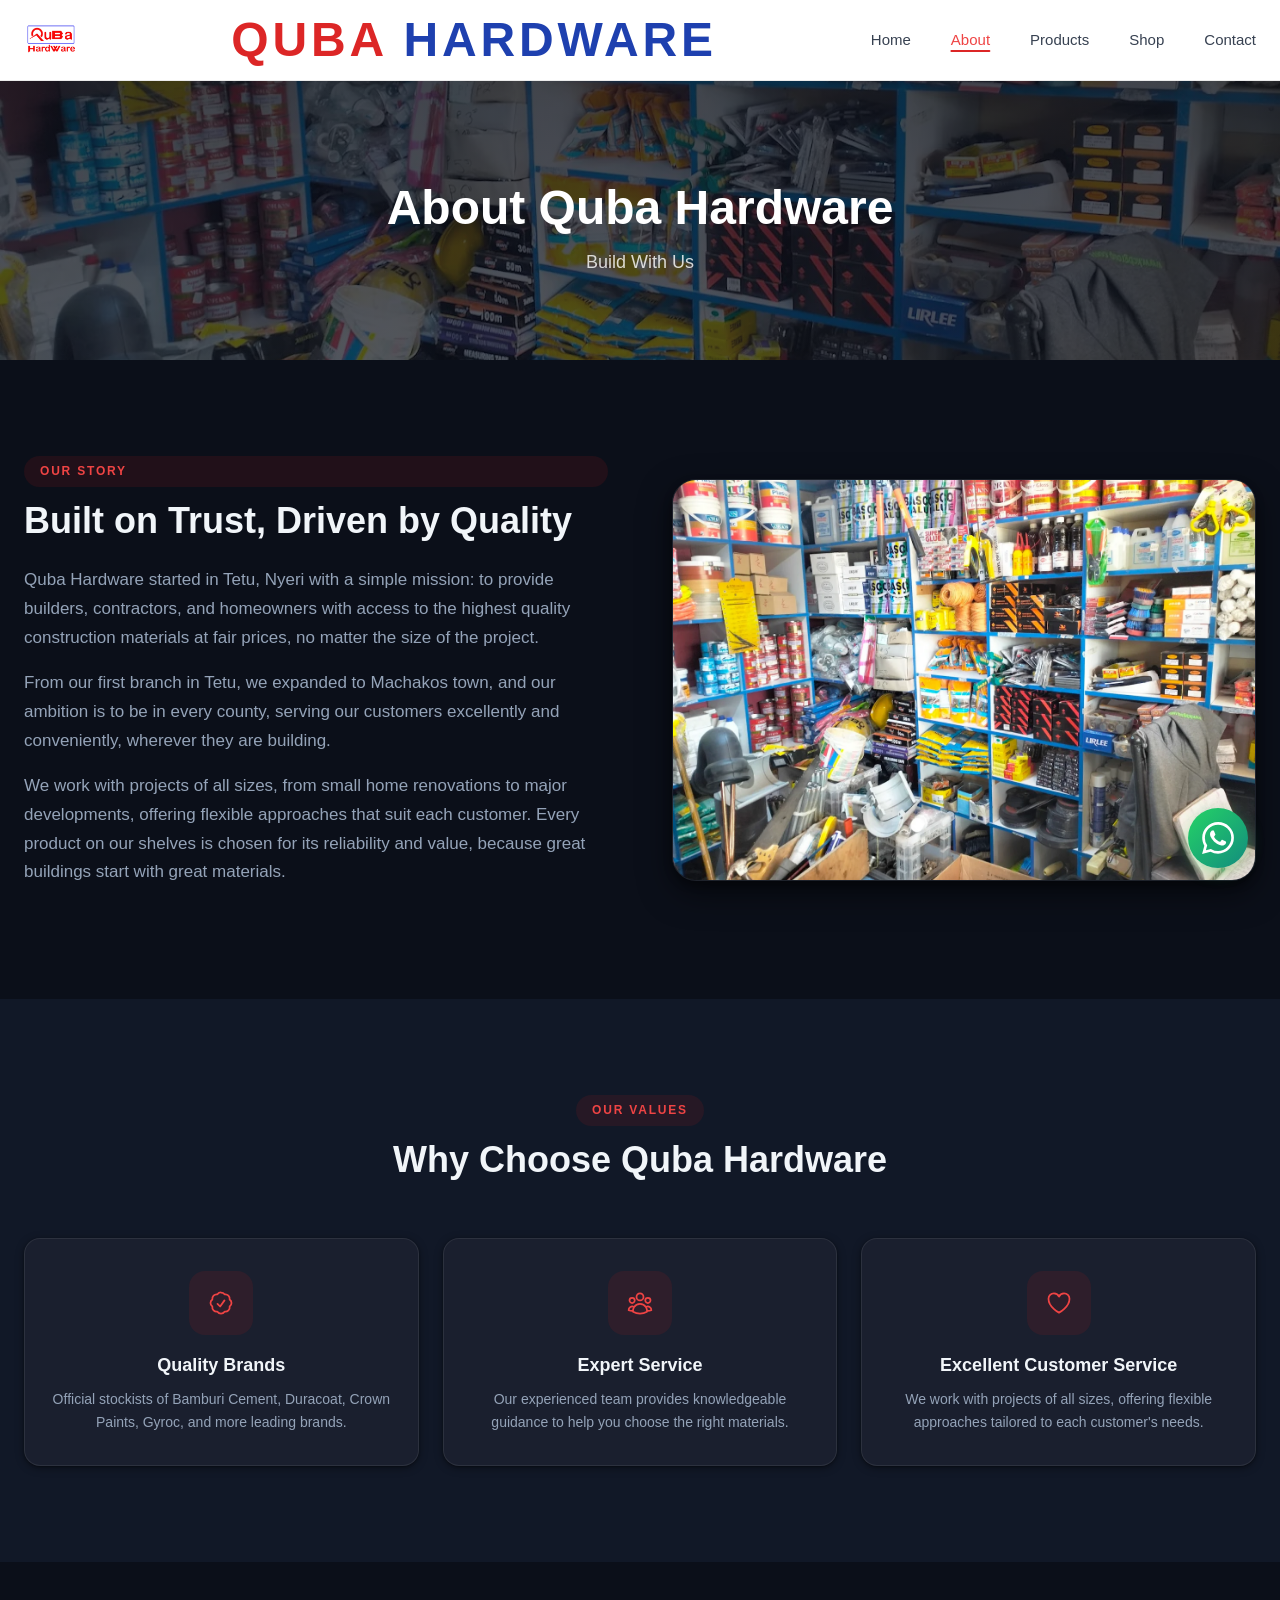
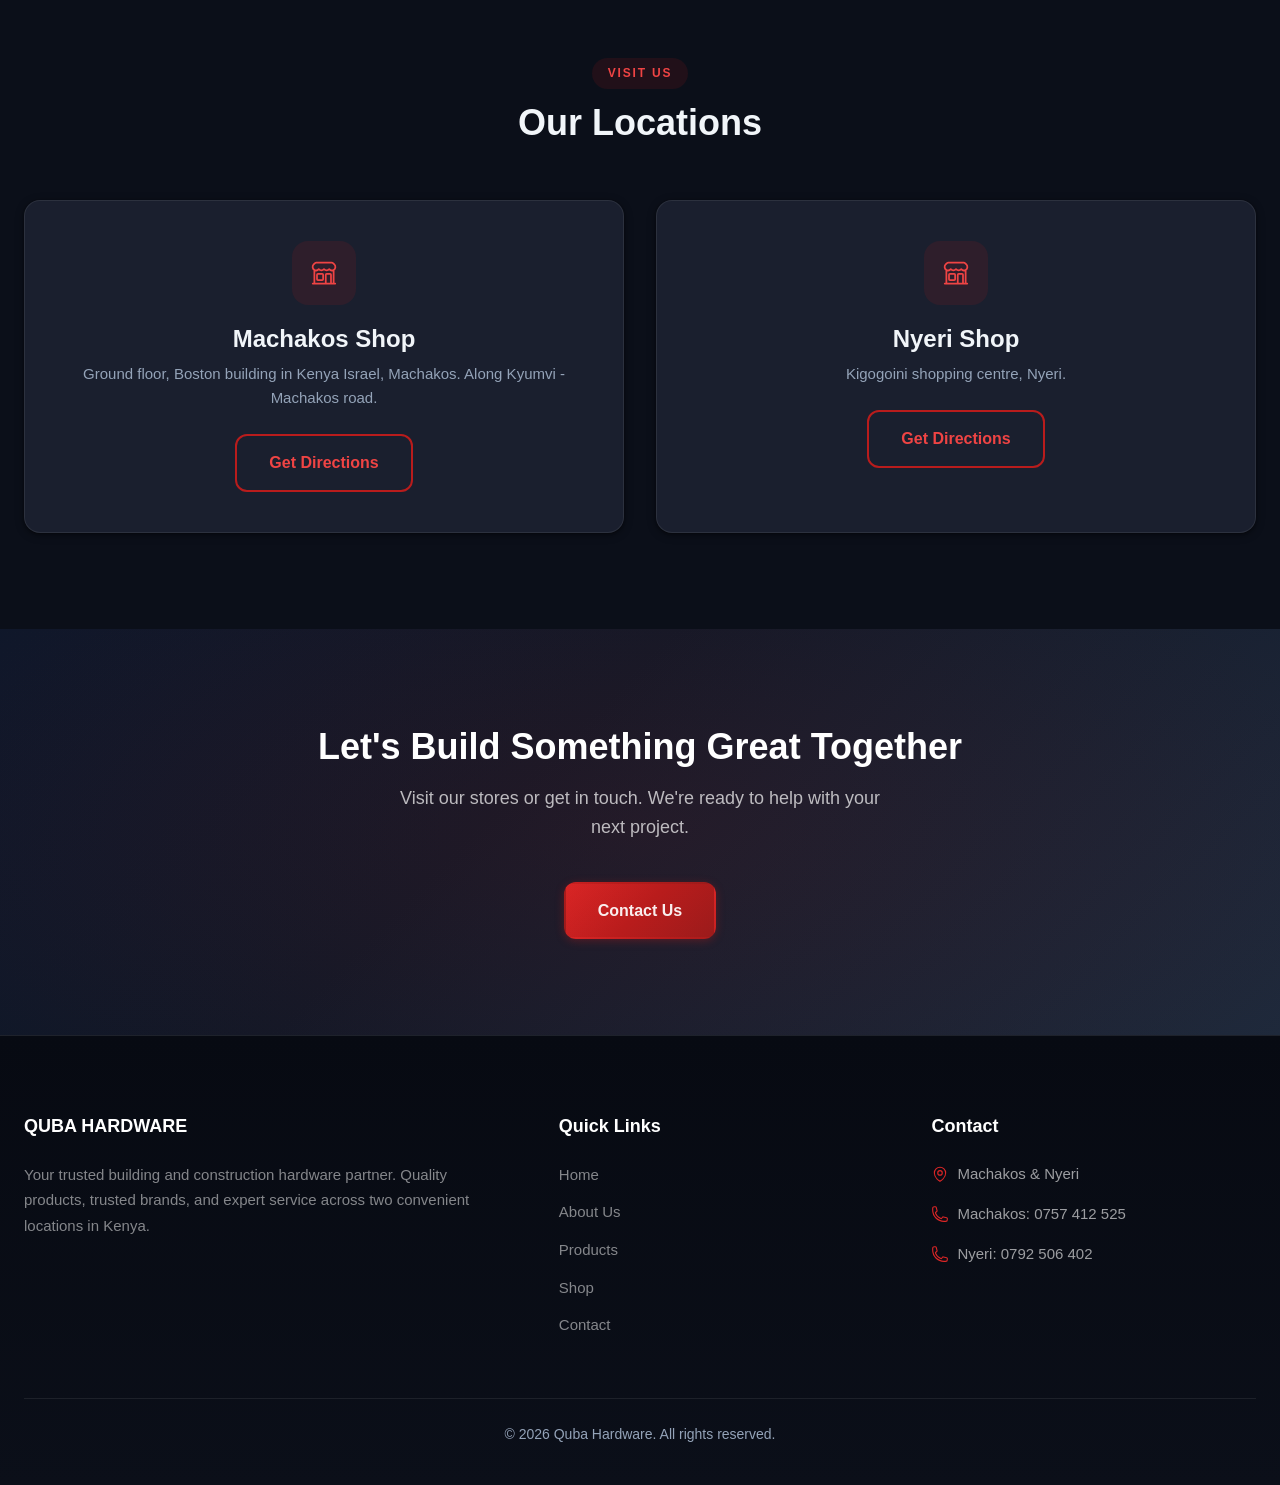
==== commit a8e669c7: "Switch font to system sans-serif (San Francisco / Segoe UI) Co-Authored-By: Claude Opus 4.6 <noreply" ====
--- a/about.html
+++ b/about.html
@@ -14,9 +14,6 @@
   <meta property="og:site_name" content="Quba Hardware">
   <meta name="twitter:card" content="summary_large_image">
   <meta name="theme-color" content="#0B0F19">
-  <link rel="preconnect" href="https://fonts.googleapis.com">
-  <link rel="preconnect" href="https://fonts.gstatic.com" crossorigin>
-  <link href="https://fonts.googleapis.com/css2?family=Anton&display=swap" rel="stylesheet">
   <link rel="stylesheet" href="css/styles.css">
 </head>
 <body>
--- a/css/styles.css
+++ b/css/styles.css
@@ -18,9 +18,9 @@
   --border-color: rgba(255, 255, 255, 0.08);
   --border-hover: rgba(185, 28, 28, 0.3);
 
-  --font-heading: 'Anton', sans-serif;
-  --font-body: 'Anton', sans-serif;
-  --font-mono: 'Anton', sans-serif;
+  --font-heading: -apple-system, BlinkMacSystemFont, 'Segoe UI', Roboto, 'Helvetica Neue', Arial, sans-serif;
+  --font-body: -apple-system, BlinkMacSystemFont, 'Segoe UI', Roboto, 'Helvetica Neue', Arial, sans-serif;
+  --font-mono: 'SF Mono', SFMono-Regular, ui-monospace, Menlo, Consolas, monospace;
 
   --shadow-sm: 0 1px 3px rgba(0,0,0,0.3);
   --shadow: 0 2px 8px rgba(0,0,0,0.4), 0 1px 2px rgba(0,0,0,0.3);
@@ -220,7 +220,7 @@
 
 .nav-logo-text {
   font-family: var(--font-heading);
-  font-size: 2.25rem;
+  font-size: 3rem;
   font-weight: 800;
   letter-spacing: 0.08em;
   flex: 1;
